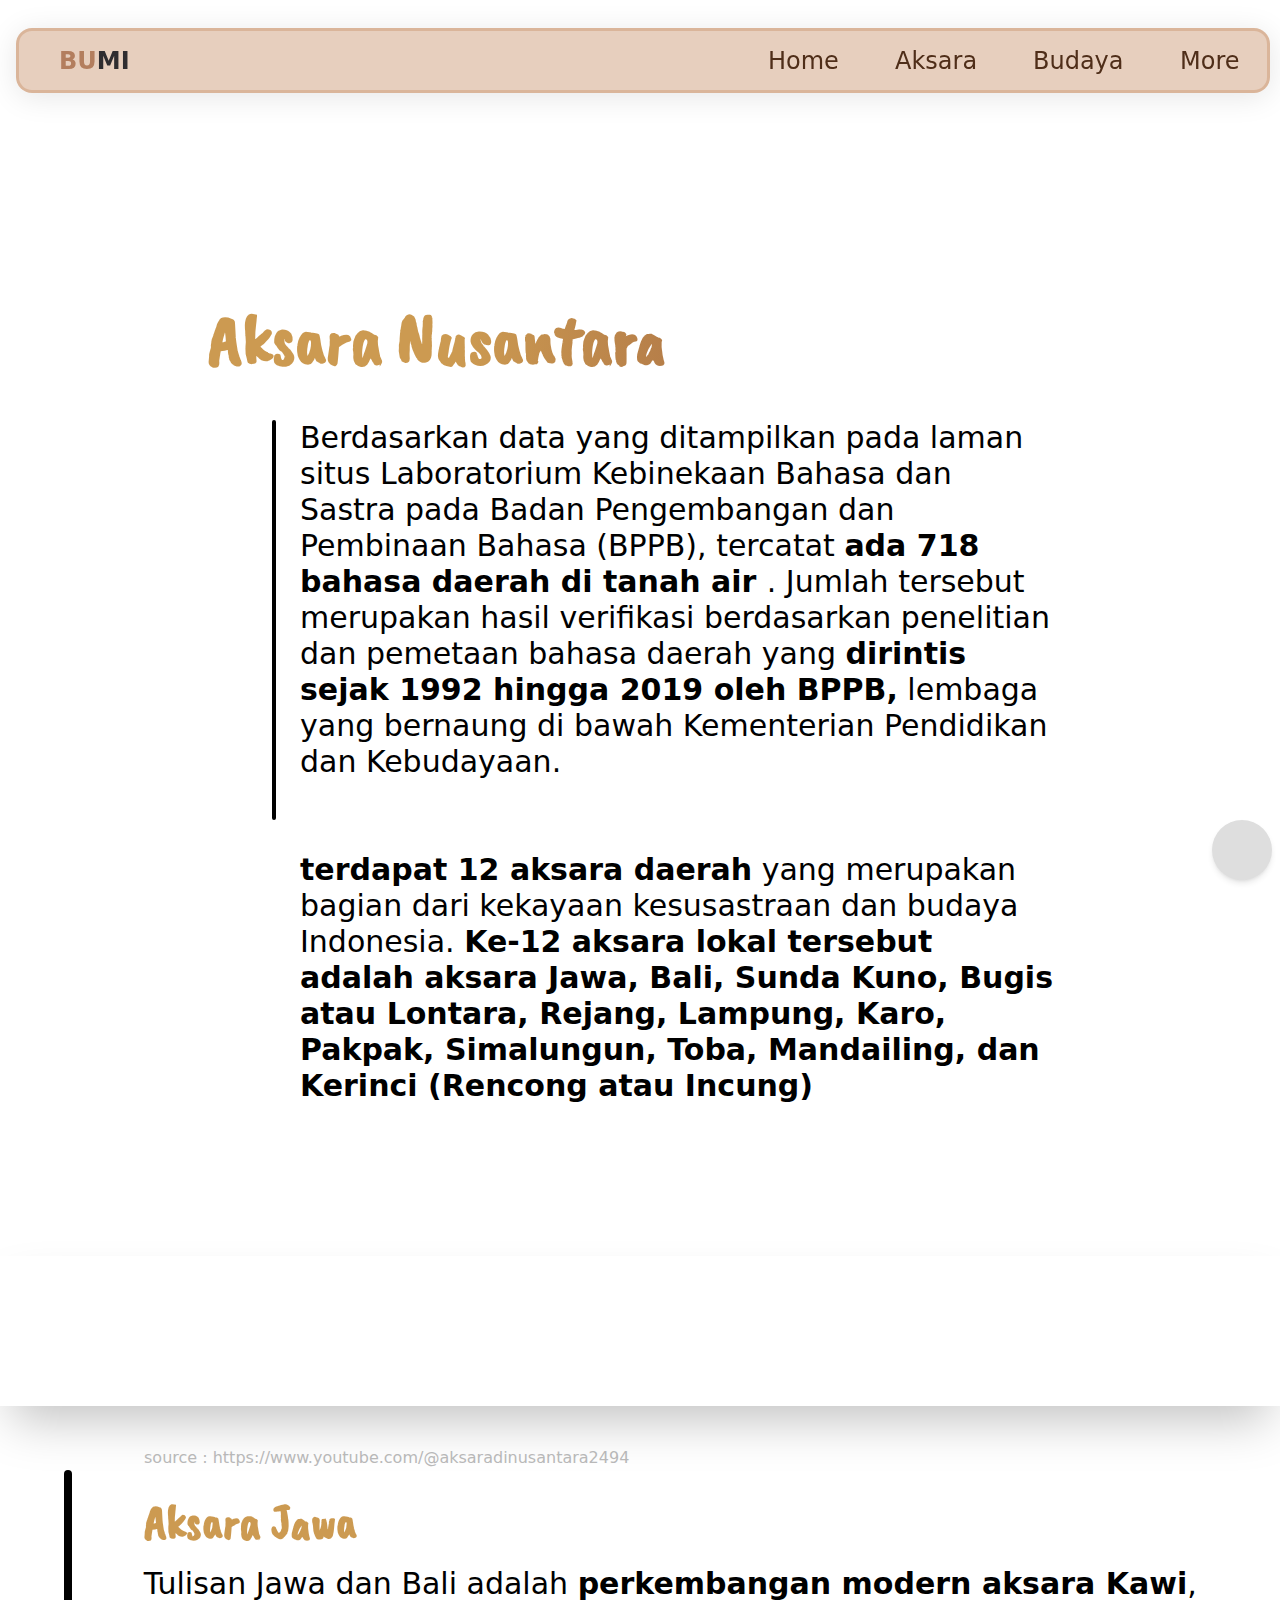
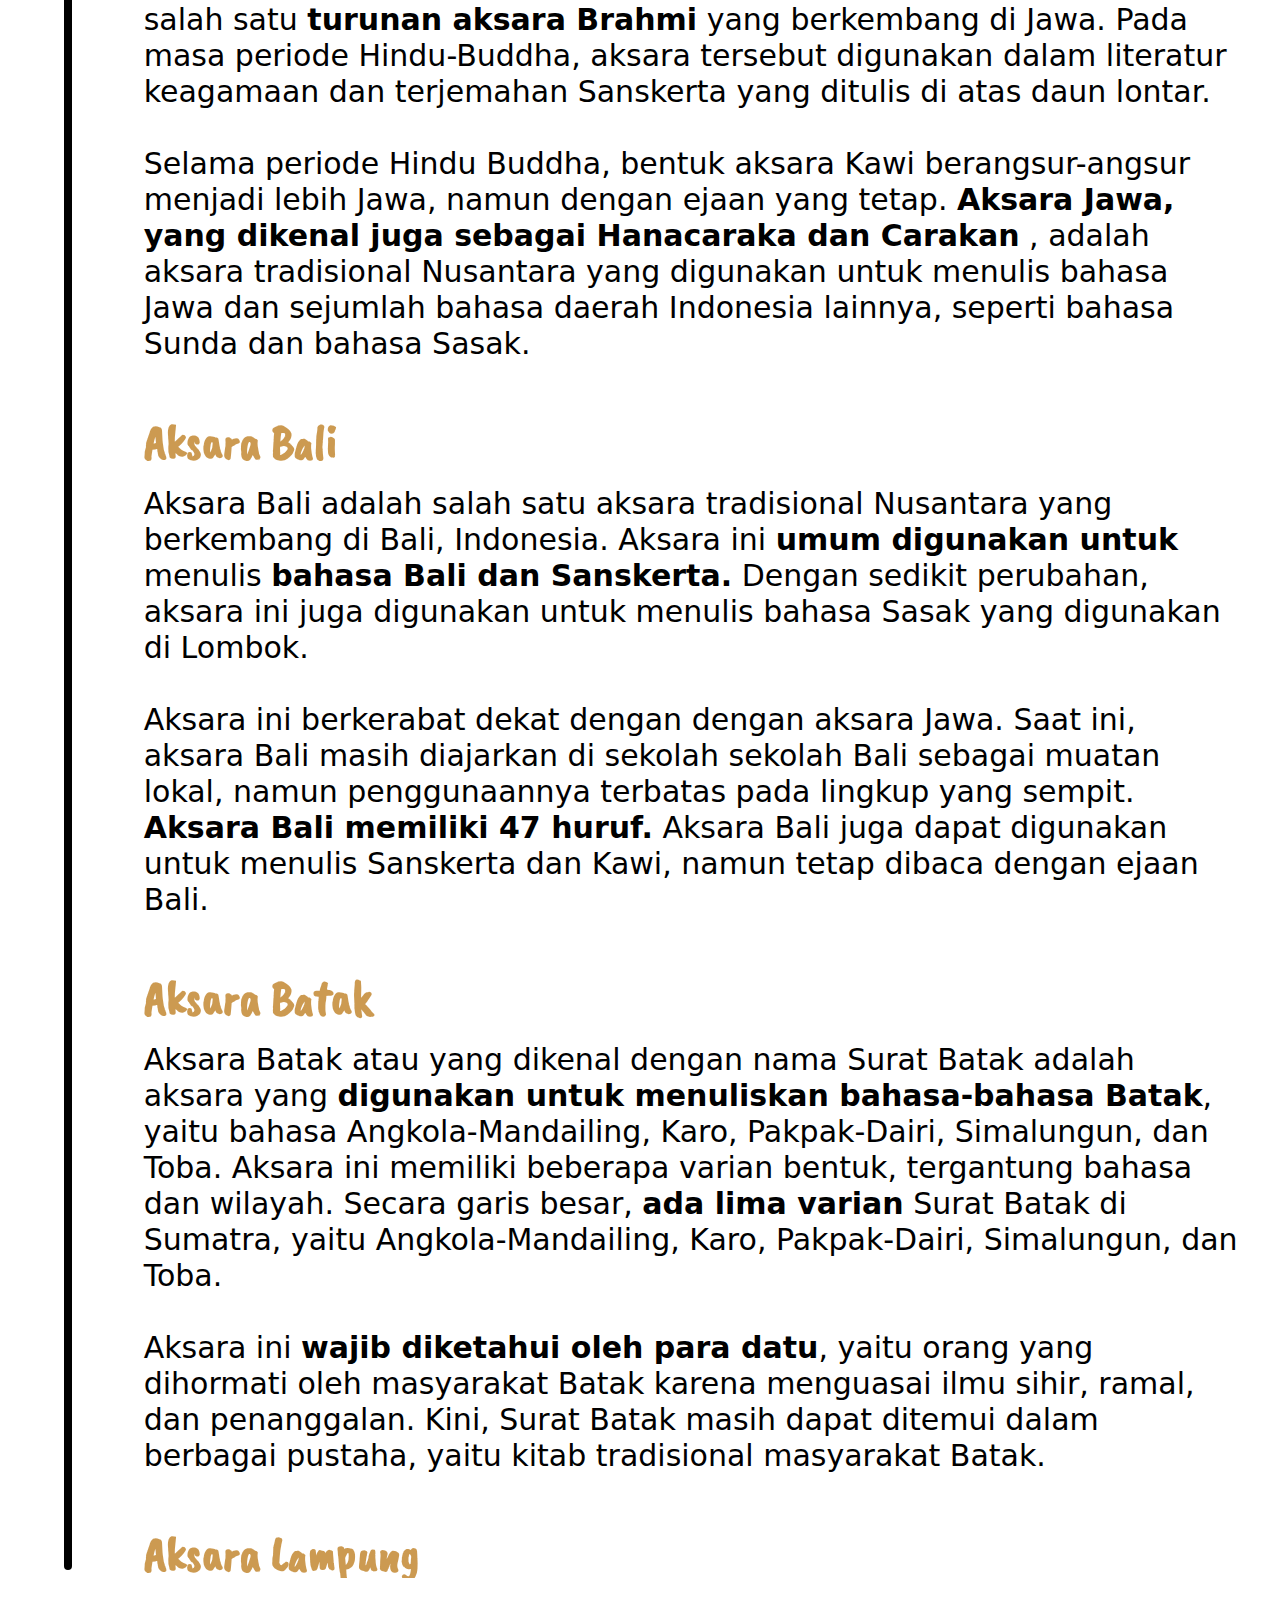
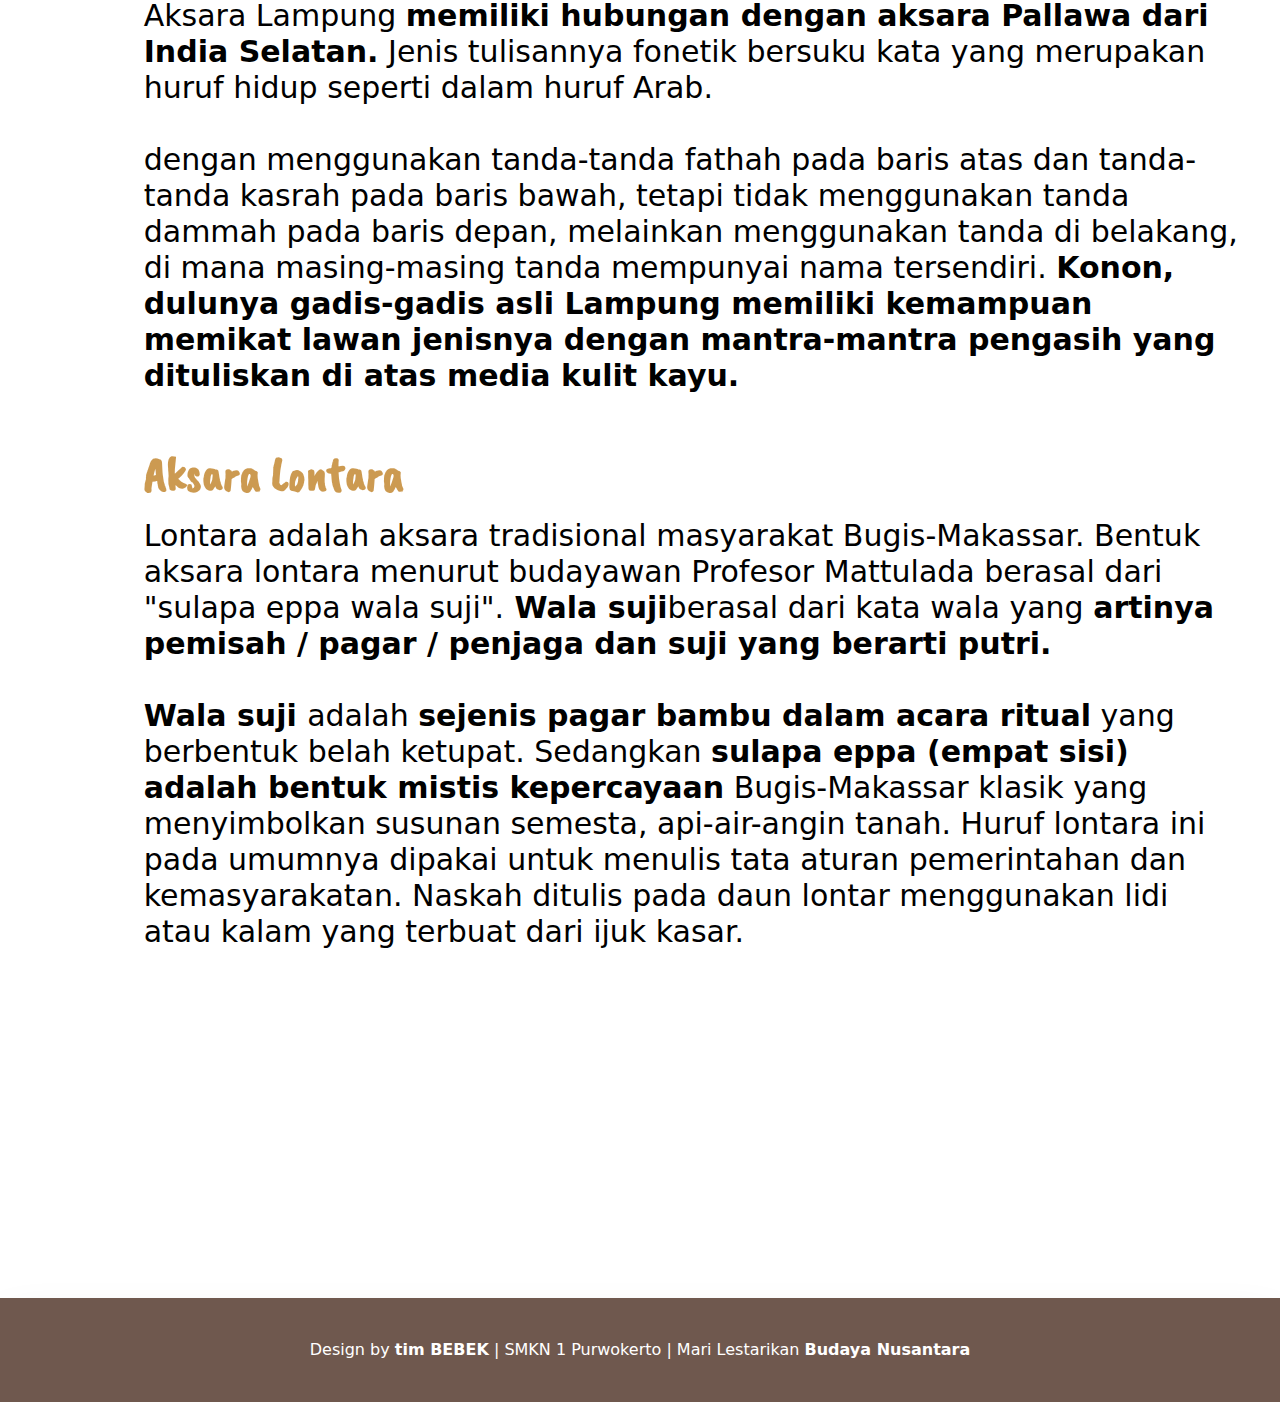
==== aksara.html @ 646c7278 "Add files via upload" ====
<!doctype html>
<html>

<head>
    <meta charset="UTF-8">
    <meta name="viewport" content="width=device-width, initial-scale=1.0">
    <title>Budaya Indonesia</title>
    <link href="src/output.css" rel="stylesheet">
    <link rel="stylesheet" href="src/animasi.css">
    <link rel="stylesheet" href="src/style.css">

    <link rel="icon" href="../asset/icon1.png" media="(prefers-color-scheme: light)">
    <link rel="icon" href="../asset/icon1.png" media="(prefers-color-scheme: dark)">
</head>

<body class="p-0 m-0 overflow-x-hidden ">

    <header id="first" class=" bg-no-repeat bg-center bg-cover pt-4 ">
        <!-- navbar -->
        <nav id='menu'
            class="slide-in-top nav-bg2 ml-4 px-10 h-[50px] md1:h-[60px] lg1:h-[65px] shadow-lg rounded-3xl lg1:text-2xl z-50 absolute  w-[92%] md1:w-[94%] lg1:w-[98%] mt-3  ">
            <input type='checkbox' id='responsive-menu' onclick='updatemenu()'><label></label>
            <ul>
                <li> <a href="index.html">
                        <div class="flex py-2 font-bold text-[#b37e5e] ml-7 lg1:ml-0">BU <span
                                class="text-[#2F2D30]">MI</span></div>
                    </a></li>
                <div class="lg1:absolute lg1:right-0 items-center">
                    <li><a class="px-7 lg1:text-[#4f2e19] text-white hover:scale-110 hover-nav py-2  duration-300 "
                            href='index.html'>Home</a></li>
                    <li><a class="px-7 lg1:text-[#4f2e19] text-white hover:scale-110 hover-nav py-2  duration-300 "
                            href='aksara.html'>Aksara</a></li>
                    <li><a class="px-7 lg1:text-[#4f2e19] text-white hover:scale-110 hover-nav py-2  duration-300 "
                            href='budaya.html'>Budaya</a></li>
                    <li><a class="px-7 lg1:text-[#4f2e19] text-white  hover-nav py-2 duration-300 " class='dropdown-arrow'
                            href='#'>More</a>
                        <ul class='sub-menus'>
                            <li><a class="pl-4" href='index.html'>Home</a></li>
                            <li><a class="pl-4" href='aksara.html'>Aksara</a></li>
                            <li><a class="pl-4" href='budaya.html'>Budaya</a></li>
                        </ul>
                    </li>
                </div>
            </ul>
        </nav>
        <!--  -->
    </header>




    <div class="px-10 lg1:px-20 xl1:px-40 grid lg1:grid-cols-2 mt-16 lg1:mt-44">
        <img class="lindungi fade-in-left" src="asset/aksara/1_0002_3.jpg" alt="">
        <img class="lindungi fade-in-right" src="asset/aksara/1_0000_1.jpg" alt="">
    </div>





    <!-- konten2 -->
    <div class="  md1:px-8 lg1:pl-16 xl1:pl-52 px-10  lg1:px-5 xl1:px-56 py-28 text-base md1:text-2xl lg1:text-3xl">
        <div class=" text-4xl lg1:text-7xl font-bold caveat fade-in-right text-gradasi1 ">
            Aksara Nusantara
        </div>
        <img class="absolute left-0  lg1:w-[700px] lindungi" src="asset/batik.png" alt="">
        <div class="flex pl-3 lg1:pl-4 xl1:pl-16 mt-11 fade-in-left">
            <div class="h-[400px] lg1:h-[400px] w-[35px]  mr-6 bg-[#000] rounded-3xl"></div>
            <div>
                Berdasarkan data yang ditampilkan pada laman situs Laboratorium Kebinekaan Bahasa dan Sastra pada Badan
                Pengembangan dan Pembinaan Bahasa (BPPB), tercatat <b>ada 718 bahasa daerah di
                    tanah
                    air
                </b>. Jumlah tersebut
                merupakan
                hasil verifikasi berdasarkan penelitian dan pemetaan bahasa daerah yang <b>dirintis
                    sejak 1992 hingga 2019
                    oleh
                    BPPB,</b> lembaga yang bernaung di bawah Kementerian Pendidikan dan Kebudayaan.
                <br><br><br>
                <b>terdapat 12 aksara daerah</b> yang merupakan bagian dari kekayaan
                kesusastraan dan budaya Indonesia. <b>Ke-12
                    aksara
                    lokal tersebut adalah aksara Jawa, Bali, Sunda Kuno, Bugis atau Lontara, Rejang, Lampung, Karo,
                    Pakpak,
                    Simalungun, Toba, Mandailing, dan Kerinci (Rencong atau Incung)</b>
            </div>
        </div>
    </div>


    <!-- video 1 | konten |  penting-->
    <video muted loop autoplay class="px-10 lg1:px-36 w-screen my-10 shadow-2xl">
        <source src="asset/video/aksara1.mp4" type="video/webm" />
        Browsermu tidak mendukung tag ini, upgrade donk!
    </video>
    <div class="pl-10 lg1:pl-36 text-[#b8b8b8]"> source : https://www.youtube.com/@aksaradinusantara2494</div>



    <div class="flex pl-3 lg1:pl-16">
        <div class="h-[1500px] lg1:h-[1700px] w-[45px] mr-6 bg-[#000] rounded-3xl fade-in-right"></div>
        <div>
            <!-- 1. jawa -->
            <div class="pl-5  lg1:pl-7 xl1:pl-12 px-10 py-7 text-base md1:text-2xl lg1:text-3xl">
                <div class="text-base md1:text-2xl lg1:text-3xl fade-in-left">
                    <div class="text-4xl lg1:text-5xl font-bold caveat mb-5 text-gradasi1">
                        Aksara Jawa
                    </div>
                    Tulisan Jawa dan Bali adalah <b>perkembangan modern aksara Kawi</b>, salah
                    satu <b>turunan aksara Brahmi</b> yang
                    berkembang
                    di Jawa. Pada masa periode Hindu-Buddha, aksara tersebut digunakan dalam literatur keagamaan dan
                    terjemahan
                    Sanskerta yang ditulis di atas daun lontar.
                    <br><br>
                    <span class="hidden lg1:block">
                        Selama periode Hindu Buddha, bentuk aksara Kawi
                        berangsur-angsur
                        menjadi lebih Jawa, namun dengan ejaan yang tetap. <b>Aksara Jawa, yang dikenal juga sebagai
                            Hanacaraka
                            dan
                            Carakan</b>
                        , adalah aksara tradisional Nusantara yang digunakan untuk menulis bahasa Jawa dan sejumlah
                        bahasa
                        daerah
                        Indonesia lainnya, seperti bahasa Sunda dan bahasa Sasak.
                    </span>
                </div>
            </div>

            <!-- 2. bali -->
            <div class="pl-5  lg1:pl-7 xl1:pl-12 px-10  py-7 text-base md1:text-2xl lg1:text-3xl">
                <div class="text-base md1:text-2xl lg1:text-3xl fade-in-left">
                    <div class="text-4xl lg1:text-5xl font-bold caveat  mb-5 text-gradasi1 ">
                        Aksara Bali
                    </div>
                    Aksara Bali adalah salah satu aksara tradisional Nusantara yang berkembang di Bali, Indonesia.
                    Aksara ini
                    <b>umum digunakan untuk</b> menulis <b>bahasa Bali dan
                        Sanskerta.</b> Dengan sedikit perubahan, aksara ini juga
                    digunakan
                    untuk menulis bahasa Sasak yang digunakan di Lombok.
                    <br><br>
                    <span class="hidden lg1:block">
                        Aksara ini berkerabat dekat dengan dengan
                        aksara Jawa.
                        Saat ini, aksara Bali masih diajarkan di sekolah sekolah Bali sebagai muatan lokal, namun
                        penggunaannya
                        terbatas pada lingkup yang sempit. <b>Aksara Bali memiliki 47 huruf.</b> Aksara Bali juga dapat
                        digunakan
                        untuk
                        menulis Sanskerta dan Kawi, namun tetap dibaca dengan ejaan Bali.
                    </span>
                </div>
            </div>


            <!-- 3. Batak -->
            <div class="pl-5  lg1:pl-7 xl1:pl-12 px-10  py-7 text-base md1:text-2xl lg1:text-3xl">
                <div class="text-base md1:text-2xl lg1:text-3xl fade-in-left">
                    <div class="text-4xl lg1:text-5xl font-bold caveat  mb-5 text-gradasi1">
                        Aksara Batak
                    </div>
                    Aksara Batak atau yang dikenal dengan nama Surat Batak adalah aksara yang <b>digunakan untuk
                        menuliskan
                        bahasa-bahasa Batak</b>, yaitu bahasa Angkola-Mandailing, Karo, Pakpak-Dairi, Simalungun, dan
                    Toba.
                    Aksara ini
                    memiliki beberapa varian bentuk, tergantung bahasa dan wilayah. Secara garis besar, <b>ada lima
                        varian</b>
                    Surat
                    Batak di Sumatra, yaitu Angkola-Mandailing, Karo, Pakpak-Dairi, Simalungun, dan Toba.
                    <br><br>
                    <span class="hidden lg1:block">
                        Aksara ini
                        <b>wajib
                            diketahui oleh para datu</b>, yaitu orang yang dihormati oleh masyarakat Batak karena
                        menguasai ilmu
                        sihir,
                        ramal, dan penanggalan. Kini, Surat Batak masih dapat ditemui dalam berbagai pustaha, yaitu
                        kitab
                        tradisional masyarakat Batak.
                    </span>
                </div>
                <img class="absolute left-0  lg1:w-[700px] lindungi" src="asset/batik.png" alt="">
            </div>


            <!-- 4. Lampung -->
            <div class="pl-5  lg1:pl-7 xl1:pl-12 px-10  py-7 text-base md1:text-2xl lg1:text-3xl">
                <div class="text-base md1:text-2xl lg1:text-3xl fade-in-left">
                    <div class="text-4xl lg1:text-5xl font-bold caveat  mb-5 text-gradasi1">
                        Aksara Lampung
                    </div>
                    Aksara Lampung <b>memiliki hubungan dengan aksara Pallawa dari India
                        Selatan.</b> Jenis tulisannya fonetik
                    bersuku
                    kata yang merupakan huruf hidup seperti dalam huruf Arab.
                    <br><br>
                    <span class="hidden lg1:block">
                        dengan menggunakan tanda-tanda fathah pada
                        baris
                        atas dan tanda-tanda kasrah pada baris bawah, tetapi tidak menggunakan tanda dammah pada baris
                        depan,
                        melainkan menggunakan tanda di belakang, di mana masing-masing tanda mempunyai nama tersendiri.
                        <b>Konon,
                            dulunya gadis-gadis asli Lampung memiliki kemampuan memikat lawan jenisnya dengan
                            mantra-mantra
                            pengasih
                            yang dituliskan di atas media kulit kayu.
                        </b>
                    </span>
                </div>
            </div>

            <!-- 5. Lontara -->
            <div class="pl-5  lg1:pl-7 xl1:pl-12 px-10  py-7 text-base md1:text-2xl lg1:text-3xl">
                <div class="text-base md1:text-2xl lg1:text-3xl fade-in-left">
                    <div class="text-4xl lg1:text-5xl font-bold caveat mb-5 text-gradasi1">
                        Aksara Lontara
                    </div>
                    Lontara adalah aksara tradisional masyarakat Bugis-Makassar. Bentuk aksara lontara menurut budayawan
                    Profesor Mattulada berasal dari "sulapa eppa wala suji".<b> Wala suji</b>berasal dari kata wala yang
                    <b>artinya pemisah / pagar / penjaga dan suji yang berarti putri.</b>
                    <br><br>
                    <span class="hidden lg1:block">
                        <b> Wala suji </b> adalah <b>sejenis pagar bambu dalam acara
                            ritual</b>
                        yang berbentuk belah ketupat. Sedangkan <b> sulapa eppa (empat sisi) adalah bentuk mistis
                            kepercayaan</b>
                        Bugis-Makassar klasik yang menyimbolkan susunan semesta, api-air-angin tanah. Huruf lontara ini
                        pada
                        umumnya
                        dipakai untuk menulis tata aturan pemerintahan dan kemasyarakatan. Naskah ditulis pada daun
                        lontar
                        menggunakan lidi atau kalam yang terbuat dari ijuk kasar.
                    </span>
                </div>
            </div>
        </div>
    </div>


    <a href="#first">
        <div
            class="rounded-full shadow-md fixed  bg-[#dedede] scroll-smooth hover:scale-105 duration-200 hover:bg-[#a5a5a5] mr-2 mb-5 bottom-0 lg1:w-[60px] lg1:h-[60px] lg1:p-5 w-[50px]  h-[50px] p-4 right-0">
            <img src="asset/top.png" alt="">
        </div>
    </a>

    <footer class="shadow-2xl w-screen text-center  bg-[#6F584E] mt-80 py-10 text-[#fff]  ">
        Design by <b>tim BEBEK</b> | SMKN 1 Purwokerto | Mari Lestarikan <b>Budaya Nusantara</b>
    </footer>

</body>
<script src="script.js"></script>

</html>
---- src/output.css ----
/*
! tailwindcss v3.3.3 | MIT License | https://tailwindcss.com
*/

/*
1. Prevent padding and border from affecting element width. (https://github.com/mozdevs/cssremedy/issues/4)
2. Allow adding a border to an element by just adding a border-width. (https://github.com/tailwindcss/tailwindcss/pull/116)
*/

*,
::before,
::after {
  box-sizing: border-box;
  /* 1 */
  border-width: 0;
  /* 2 */
  border-style: solid;
  /* 2 */
  border-color: #e5e7eb;
  /* 2 */
}

::before,
::after {
  --tw-content: '';
}

/*
1. Use a consistent sensible line-height in all browsers.
2. Prevent adjustments of font size after orientation changes in iOS.
3. Use a more readable tab size.
4. Use the user's configured `sans` font-family by default.
5. Use the user's configured `sans` font-feature-settings by default.
6. Use the user's configured `sans` font-variation-settings by default.
*/

html {
  line-height: 1.5;
  /* 1 */
  -webkit-text-size-adjust: 100%;
  /* 2 */
  -moz-tab-size: 4;
  /* 3 */
  -o-tab-size: 4;
     tab-size: 4;
  /* 3 */
  font-family: ui-sans-serif, system-ui, -apple-system, BlinkMacSystemFont, "Segoe UI", Roboto, "Helvetica Neue", Arial, "Noto Sans", sans-serif, "Apple Color Emoji", "Segoe UI Emoji", "Segoe UI Symbol", "Noto Color Emoji";
  /* 4 */
  font-feature-settings: normal;
  /* 5 */
  font-variation-settings: normal;
  /* 6 */
}

/*
1. Remove the margin in all browsers.
2. Inherit line-height from `html` so users can set them as a class directly on the `html` element.
*/

body {
  margin: 0;
  /* 1 */
  line-height: inherit;
  /* 2 */
}

/*
1. Add the correct height in Firefox.
2. Correct the inheritance of border color in Firefox. (https://bugzilla.mozilla.org/show_bug.cgi?id=190655)
3. Ensure horizontal rules are visible by default.
*/

hr {
  height: 0;
  /* 1 */
  color: inherit;
  /* 2 */
  border-top-width: 1px;
  /* 3 */
}

/*
Add the correct text decoration in Chrome, Edge, and Safari.
*/

abbr:where([title]) {
  -webkit-text-decoration: underline dotted;
          text-decoration: underline dotted;
}

/*
Remove the default font size and weight for headings.
*/

h1,
h2,
h3,
h4,
h5,
h6 {
  font-size: inherit;
  font-weight: inherit;
}

/*
Reset links to optimize for opt-in styling instead of opt-out.
*/

a {
  color: inherit;
  text-decoration: inherit;
}

/*
Add the correct font weight in Edge and Safari.
*/

b,
strong {
  font-weight: bolder;
}

/*
1. Use the user's configured `mono` font family by default.
2. Correct the odd `em` font sizing in all browsers.
*/

code,
kbd,
samp,
pre {
  font-family: ui-monospace, SFMono-Regular, Menlo, Monaco, Consolas, "Liberation Mono", "Courier New", monospace;
  /* 1 */
  font-size: 1em;
  /* 2 */
}

/*
Add the correct font size in all browsers.
*/

small {
  font-size: 80%;
}

/*
Prevent `sub` and `sup` elements from affecting the line height in all browsers.
*/

sub,
sup {
  font-size: 75%;
  line-height: 0;
  position: relative;
  vertical-align: baseline;
}

sub {
  bottom: -0.25em;
}

sup {
  top: -0.5em;
}

/*
1. Remove text indentation from table contents in Chrome and Safari. (https://bugs.chromium.org/p/chromium/issues/detail?id=999088, https://bugs.webkit.org/show_bug.cgi?id=201297)
2. Correct table border color inheritance in all Chrome and Safari. (https://bugs.chromium.org/p/chromium/issues/detail?id=935729, https://bugs.webkit.org/show_bug.cgi?id=195016)
3. Remove gaps between table borders by default.
*/

table {
  text-indent: 0;
  /* 1 */
  border-color: inherit;
  /* 2 */
  border-collapse: collapse;
  /* 3 */
}

/*
1. Change the font styles in all browsers.
2. Remove the margin in Firefox and Safari.
3. Remove default padding in all browsers.
*/

button,
input,
optgroup,
select,
textarea {
  font-family: inherit;
  /* 1 */
  font-feature-settings: inherit;
  /* 1 */
  font-variation-settings: inherit;
  /* 1 */
  font-size: 100%;
  /* 1 */
  font-weight: inherit;
  /* 1 */
  line-height: inherit;
  /* 1 */
  color: inherit;
  /* 1 */
  margin: 0;
  /* 2 */
  padding: 0;
  /* 3 */
}

/*
Remove the inheritance of text transform in Edge and Firefox.
*/

button,
select {
  text-transform: none;
}

/*
1. Correct the inability to style clickable types in iOS and Safari.
2. Remove default button styles.
*/

button,
[type='button'],
[type='reset'],
[type='submit'] {
  -webkit-appearance: button;
  /* 1 */
  background-color: transparent;
  /* 2 */
  background-image: none;
  /* 2 */
}

/*
Use the modern Firefox focus style for all focusable elements.
*/

:-moz-focusring {
  outline: auto;
}

/*
Remove the additional `:invalid` styles in Firefox. (https://github.com/mozilla/gecko-dev/blob/2f9eacd9d3d995c937b4251a5557d95d494c9be1/layout/style/res/forms.css#L728-L737)
*/

:-moz-ui-invalid {
  box-shadow: none;
}

/*
Add the correct vertical alignment in Chrome and Firefox.
*/

progress {
  vertical-align: baseline;
}

/*
Correct the cursor style of increment and decrement buttons in Safari.
*/

::-webkit-inner-spin-button,
::-webkit-outer-spin-button {
  height: auto;
}

/*
1. Correct the odd appearance in Chrome and Safari.
2. Correct the outline style in Safari.
*/

[type='search'] {
  -webkit-appearance: textfield;
  /* 1 */
  outline-offset: -2px;
  /* 2 */
}

/*
Remove the inner padding in Chrome and Safari on macOS.
*/

::-webkit-search-decoration {
  -webkit-appearance: none;
}

/*
1. Correct the inability to style clickable types in iOS and Safari.
2. Change font properties to `inherit` in Safari.
*/

::-webkit-file-upload-button {
  -webkit-appearance: button;
  /* 1 */
  font: inherit;
  /* 2 */
}

/*
Add the correct display in Chrome and Safari.
*/

summary {
  display: list-item;
}

/*
Removes the default spacing and border for appropriate elements.
*/

blockquote,
dl,
dd,
h1,
h2,
h3,
h4,
h5,
h6,
hr,
figure,
p,
pre {
  margin: 0;
}

fieldset {
  margin: 0;
  padding: 0;
}

legend {
  padding: 0;
}

ol,
ul,
menu {
  list-style: none;
  margin: 0;
  padding: 0;
}

/*
Reset default styling for dialogs.
*/

dialog {
  padding: 0;
}

/*
Prevent resizing textareas horizontally by default.
*/

textarea {
  resize: vertical;
}

/*
1. Reset the default placeholder opacity in Firefox. (https://github.com/tailwindlabs/tailwindcss/issues/3300)
2. Set the default placeholder color to the user's configured gray 400 color.
*/

input::-moz-placeholder, textarea::-moz-placeholder {
  opacity: 1;
  /* 1 */
  color: #9ca3af;
  /* 2 */
}

input::placeholder,
textarea::placeholder {
  opacity: 1;
  /* 1 */
  color: #9ca3af;
  /* 2 */
}

/*
Set the default cursor for buttons.
*/

button,
[role="button"] {
  cursor: pointer;
}

/*
Make sure disabled buttons don't get the pointer cursor.
*/

:disabled {
  cursor: default;
}

/*
1. Make replaced elements `display: block` by default. (https://github.com/mozdevs/cssremedy/issues/14)
2. Add `vertical-align: middle` to align replaced elements more sensibly by default. (https://github.com/jensimmons/cssremedy/issues/14#issuecomment-634934210)
   This can trigger a poorly considered lint error in some tools but is included by design.
*/

img,
svg,
video,
canvas,
audio,
iframe,
embed,
object {
  display: block;
  /* 1 */
  vertical-align: middle;
  /* 2 */
}

/*
Constrain images and videos to the parent width and preserve their intrinsic aspect ratio. (https://github.com/mozdevs/cssremedy/issues/14)
*/

img,
video {
  max-width: 100%;
  height: auto;
}

/* Make elements with the HTML hidden attribute stay hidden by default */

[hidden] {
  display: none;
}

*, ::before, ::after {
  --tw-border-spacing-x: 0;
  --tw-border-spacing-y: 0;
  --tw-translate-x: 0;
  --tw-translate-y: 0;
  --tw-rotate: 0;
  --tw-skew-x: 0;
  --tw-skew-y: 0;
  --tw-scale-x: 1;
  --tw-scale-y: 1;
  --tw-pan-x:  ;
  --tw-pan-y:  ;
  --tw-pinch-zoom:  ;
  --tw-scroll-snap-strictness: proximity;
  --tw-gradient-from-position:  ;
  --tw-gradient-via-position:  ;
  --tw-gradient-to-position:  ;
  --tw-ordinal:  ;
  --tw-slashed-zero:  ;
  --tw-numeric-figure:  ;
  --tw-numeric-spacing:  ;
  --tw-numeric-fraction:  ;
  --tw-ring-inset:  ;
  --tw-ring-offset-width: 0px;
  --tw-ring-offset-color: #fff;
  --tw-ring-color: rgb(59 130 246 / 0.5);
  --tw-ring-offset-shadow: 0 0 #0000;
  --tw-ring-shadow: 0 0 #0000;
  --tw-shadow: 0 0 #0000;
  --tw-shadow-colored: 0 0 #0000;
  --tw-blur:  ;
  --tw-brightness:  ;
  --tw-contrast:  ;
  --tw-grayscale:  ;
  --tw-hue-rotate:  ;
  --tw-invert:  ;
  --tw-saturate:  ;
  --tw-sepia:  ;
  --tw-drop-shadow:  ;
  --tw-backdrop-blur:  ;
  --tw-backdrop-brightness:  ;
  --tw-backdrop-contrast:  ;
  --tw-backdrop-grayscale:  ;
  --tw-backdrop-hue-rotate:  ;
  --tw-backdrop-invert:  ;
  --tw-backdrop-opacity:  ;
  --tw-backdrop-saturate:  ;
  --tw-backdrop-sepia:  ;
}

::backdrop {
  --tw-border-spacing-x: 0;
  --tw-border-spacing-y: 0;
  --tw-translate-x: 0;
  --tw-translate-y: 0;
  --tw-rotate: 0;
  --tw-skew-x: 0;
  --tw-skew-y: 0;
  --tw-scale-x: 1;
  --tw-scale-y: 1;
  --tw-pan-x:  ;
  --tw-pan-y:  ;
  --tw-pinch-zoom:  ;
  --tw-scroll-snap-strictness: proximity;
  --tw-gradient-from-position:  ;
  --tw-gradient-via-position:  ;
  --tw-gradient-to-position:  ;
  --tw-ordinal:  ;
  --tw-slashed-zero:  ;
  --tw-numeric-figure:  ;
  --tw-numeric-spacing:  ;
  --tw-numeric-fraction:  ;
  --tw-ring-inset:  ;
  --tw-ring-offset-width: 0px;
  --tw-ring-offset-color: #fff;
  --tw-ring-color: rgb(59 130 246 / 0.5);
  --tw-ring-offset-shadow: 0 0 #0000;
  --tw-ring-shadow: 0 0 #0000;
  --tw-shadow: 0 0 #0000;
  --tw-shadow-colored: 0 0 #0000;
  --tw-blur:  ;
  --tw-brightness:  ;
  --tw-contrast:  ;
  --tw-grayscale:  ;
  --tw-hue-rotate:  ;
  --tw-invert:  ;
  --tw-saturate:  ;
  --tw-sepia:  ;
  --tw-drop-shadow:  ;
  --tw-backdrop-blur:  ;
  --tw-backdrop-brightness:  ;
  --tw-backdrop-contrast:  ;
  --tw-backdrop-grayscale:  ;
  --tw-backdrop-hue-rotate:  ;
  --tw-backdrop-invert:  ;
  --tw-backdrop-opacity:  ;
  --tw-backdrop-saturate:  ;
  --tw-backdrop-sepia:  ;
}

.fixed {
  position: fixed;
}

.absolute {
  position: absolute;
}

.relative {
  position: relative;
}

.-inset-px {
  inset: -1px;
}

.bottom-0 {
  bottom: 0px;
}

.bottom-\[44rem\] {
  bottom: 44rem;
}

.left-0 {
  left: 0px;
}

.left-\[84rem\] {
  left: 84rem;
}

.right-0 {
  right: 0px;
}

.right-\[7rem\] {
  right: 7rem;
}

.right-\[9rem\] {
  right: 9rem;
}

.top-0 {
  top: 0px;
}

.-z-20 {
  z-index: -20;
}

.-z-40 {
  z-index: -40;
}

.z-0 {
  z-index: 0;
}

.z-30 {
  z-index: 30;
}

.z-50 {
  z-index: 50;
}

.m-0 {
  margin: 0px;
}

.m-auto {
  margin: auto;
}

.mx-10 {
  margin-left: 2.5rem;
  margin-right: 2.5rem;
}

.mx-2 {
  margin-left: 0.5rem;
  margin-right: 0.5rem;
}

.mx-20 {
  margin-left: 5rem;
  margin-right: 5rem;
}

.my-10 {
  margin-top: 2.5rem;
  margin-bottom: 2.5rem;
}

.my-4 {
  margin-top: 1rem;
  margin-bottom: 1rem;
}

.my-5 {
  margin-top: 1.25rem;
  margin-bottom: 1.25rem;
}

.mb-5 {
  margin-bottom: 1.25rem;
}

.ml-10 {
  margin-left: 2.5rem;
}

.ml-3 {
  margin-left: 0.75rem;
}

.ml-4 {
  margin-left: 1rem;
}

.ml-6 {
  margin-left: 1.5rem;
}

.ml-7 {
  margin-left: 1.75rem;
}

.mr-10 {
  margin-right: 2.5rem;
}

.mr-2 {
  margin-right: 0.5rem;
}

.mr-6 {
  margin-right: 1.5rem;
}

.mt-10 {
  margin-top: 2.5rem;
}

.mt-11 {
  margin-top: 2.75rem;
}

.mt-16 {
  margin-top: 4rem;
}

.mt-20 {
  margin-top: 5rem;
}

.mt-3 {
  margin-top: 0.75rem;
}

.mt-4 {
  margin-top: 1rem;
}

.mt-5 {
  margin-top: 1.25rem;
}

.mt-7 {
  margin-top: 1.75rem;
}

.mt-8 {
  margin-top: 2rem;
}

.mt-80 {
  margin-top: 20rem;
}

.mt-\[170px\] {
  margin-top: 170px;
}

.mt-\[400px\] {
  margin-top: 400px;
}

.mt-\[700px\] {
  margin-top: 700px;
}

.block {
  display: block;
}

.flex {
  display: flex;
}

.inline-flex {
  display: inline-flex;
}

.grid {
  display: grid;
}

.hidden {
  display: none;
}

.h-\[10px\] {
  height: 10px;
}

.h-\[1500px\] {
  height: 1500px;
}

.h-\[200px\] {
  height: 200px;
}

.h-\[30px\] {
  height: 30px;
}

.h-\[35\%\] {
  height: 35%;
}

.h-\[35px\] {
  height: 35px;
}

.h-\[40\%\] {
  height: 40%;
}

.h-\[400px\] {
  height: 400px;
}

.h-\[45\%\] {
  height: 45%;
}

.h-\[45px\] {
  height: 45px;
}

.h-\[50px\] {
  height: 50px;
}

.h-\[60px\] {
  height: 60px;
}

.h-screen {
  height: 100vh;
}

.w-\[100\%\] {
  width: 100%;
}

.w-\[200px\] {
  width: 200px;
}

.w-\[300px\] {
  width: 300px;
}

.w-\[30px\] {
  width: 30px;
}

.w-\[35px\] {
  width: 35px;
}

.w-\[400px\] {
  width: 400px;
}

.w-\[45px\] {
  width: 45px;
}

.w-\[50px\] {
  width: 50px;
}

.w-\[5px\] {
  width: 5px;
}

.w-\[700px\] {
  width: 700px;
}

.w-\[85\%\] {
  width: 85%;
}

.w-\[90\%\] {
  width: 90%;
}

.w-\[92\%\] {
  width: 92%;
}

.w-screen {
  width: 100vw;
}

.items-center {
  align-items: center;
}

.justify-center {
  justify-content: center;
}

.overflow-x-hidden {
  overflow-x: hidden;
}

.scroll-smooth {
  scroll-behavior: smooth;
}

.rounded-3xl {
  border-radius: 1.5rem;
}

.rounded-full {
  border-radius: 9999px;
}

.rounded-xl {
  border-radius: 0.75rem;
}

.border-2 {
  border-width: 2px;
}

.border-transparent {
  border-color: transparent;
}

.border-white {
  --tw-border-opacity: 1;
  border-color: rgb(255 255 255 / var(--tw-border-opacity));
}

.bg-\[\#000\] {
  --tw-bg-opacity: 1;
  background-color: rgb(0 0 0 / var(--tw-bg-opacity));
}

.bg-\[\#231D18\] {
  --tw-bg-opacity: 1;
  background-color: rgb(35 29 24 / var(--tw-bg-opacity));
}

.bg-\[\#341b14\] {
  --tw-bg-opacity: 1;
  background-color: rgb(52 27 20 / var(--tw-bg-opacity));
}

.bg-\[\#6F584E\] {
  --tw-bg-opacity: 1;
  background-color: rgb(111 88 78 / var(--tw-bg-opacity));
}

.bg-\[\#dedede\] {
  --tw-bg-opacity: 1;
  background-color: rgb(222 222 222 / var(--tw-bg-opacity));
}

.bg-\[\#ffff\] {
  background-color: #ffff;
}

.bg-white {
  --tw-bg-opacity: 1;
  background-color: rgb(255 255 255 / var(--tw-bg-opacity));
}

.bg-\[url\(\.\.\/asset\/bg-ori\.png\)\] {
  background-image: url(../asset/bg-ori.png);
}

.bg-\[url\(\.\.\/asset\/bg1\.png\)\] {
  background-image: url(../asset/bg1.png);
}

.bg-\[url\(\.\.\/asset\/burung\.gif\)\] {
  background-image: url(../asset/burung.gif);
}

.bg-\[url\(\.\.\/asset\/depan1\.png\)\] {
  background-image: url(../asset/depan1.png);
}

.bg-\[url\(\.\.\/asset\/depan2\.png\)\] {
  background-image: url(../asset/depan2.png);
}

.bg-\[url\(\.\.\/asset\/depan3\.png\)\] {
  background-image: url(../asset/depan3.png);
}

.bg-gradient-to-r {
  background-image: linear-gradient(to right, var(--tw-gradient-stops));
}

.from-\[\#d7c471\] {
  --tw-gradient-from: #d7c471 var(--tw-gradient-from-position);
  --tw-gradient-to: rgb(215 196 113 / 0) var(--tw-gradient-to-position);
  --tw-gradient-stops: var(--tw-gradient-from), var(--tw-gradient-to);
}

.to-\[\#e79146\] {
  --tw-gradient-to: #e79146 var(--tw-gradient-to-position);
}

.bg-cover {
  background-size: cover;
}

.bg-center {
  background-position: center;
}

.bg-left {
  background-position: left;
}

.bg-top {
  background-position: top;
}

.bg-no-repeat {
  background-repeat: no-repeat;
}

.object-cover {
  -o-object-fit: cover;
     object-fit: cover;
}

.p-0 {
  padding: 0px;
}

.p-4 {
  padding: 1rem;
}

.px-0 {
  padding-left: 0px;
  padding-right: 0px;
}

.px-10 {
  padding-left: 2.5rem;
  padding-right: 2.5rem;
}

.px-3 {
  padding-left: 0.75rem;
  padding-right: 0.75rem;
}

.px-32 {
  padding-left: 8rem;
  padding-right: 8rem;
}

.px-5 {
  padding-left: 1.25rem;
  padding-right: 1.25rem;
}

.px-7 {
  padding-left: 1.75rem;
  padding-right: 1.75rem;
}

.py-1 {
  padding-top: 0.25rem;
  padding-bottom: 0.25rem;
}

.py-10 {
  padding-top: 2.5rem;
  padding-bottom: 2.5rem;
}

.py-2 {
  padding-top: 0.5rem;
  padding-bottom: 0.5rem;
}

.py-28 {
  padding-top: 7rem;
  padding-bottom: 7rem;
}

.py-3 {
  padding-top: 0.75rem;
  padding-bottom: 0.75rem;
}

.py-4 {
  padding-top: 1rem;
  padding-bottom: 1rem;
}

.py-7 {
  padding-top: 1.75rem;
  padding-bottom: 1.75rem;
}

.pb-72 {
  padding-bottom: 18rem;
}

.pl-10 {
  padding-left: 2.5rem;
}

.pl-3 {
  padding-left: 0.75rem;
}

.pl-4 {
  padding-left: 1rem;
}

.pl-5 {
  padding-left: 1.25rem;
}

.pt-10 {
  padding-top: 2.5rem;
}

.pt-20 {
  padding-top: 5rem;
}

.pt-24 {
  padding-top: 6rem;
}

.pt-4 {
  padding-top: 1rem;
}

.pt-44 {
  padding-top: 11rem;
}

.text-left {
  text-align: left;
}

.text-center {
  text-align: center;
}

.text-2xl {
  font-size: 1.5rem;
  line-height: 2rem;
}

.text-3xl {
  font-size: 1.875rem;
  line-height: 2.25rem;
}

.text-4xl {
  font-size: 2.25rem;
  line-height: 2.5rem;
}

.text-base {
  font-size: 1rem;
  line-height: 1.5rem;
}

.text-lg {
  font-size: 1.125rem;
  line-height: 1.75rem;
}

.text-xl {
  font-size: 1.25rem;
  line-height: 1.75rem;
}

.font-bold {
  font-weight: 700;
}

.text-\[\#2F2D30\] {
  --tw-text-opacity: 1;
  color: rgb(47 45 48 / var(--tw-text-opacity));
}

.text-\[\#6F584E\] {
  --tw-text-opacity: 1;
  color: rgb(111 88 78 / var(--tw-text-opacity));
}

.text-\[\#B3B3B3\] {
  --tw-text-opacity: 1;
  color: rgb(179 179 179 / var(--tw-text-opacity));
}

.text-\[\#DB9B00\] {
  --tw-text-opacity: 1;
  color: rgb(219 155 0 / var(--tw-text-opacity));
}

.text-\[\#FFD7A1\] {
  --tw-text-opacity: 1;
  color: rgb(255 215 161 / var(--tw-text-opacity));
}

.text-\[\#b37e5e\] {
  --tw-text-opacity: 1;
  color: rgb(179 126 94 / var(--tw-text-opacity));
}

.text-\[\#b8b8b80d\] {
  color: #b8b8b80d;
}

.text-\[\#b8b8b8\] {
  --tw-text-opacity: 1;
  color: rgb(184 184 184 / var(--tw-text-opacity));
}

.text-\[\#fff\] {
  --tw-text-opacity: 1;
  color: rgb(255 255 255 / var(--tw-text-opacity));
}

.text-black {
  --tw-text-opacity: 1;
  color: rgb(0 0 0 / var(--tw-text-opacity));
}

.text-white {
  --tw-text-opacity: 1;
  color: rgb(255 255 255 / var(--tw-text-opacity));
}

.opacity-20 {
  opacity: 0.2;
}

.opacity-50 {
  opacity: 0.5;
}

.opacity-70 {
  opacity: 0.7;
}

.shadow-2xl {
  --tw-shadow: 0 25px 50px -12px rgb(0 0 0 / 0.25);
  --tw-shadow-colored: 0 25px 50px -12px var(--tw-shadow-color);
  box-shadow: var(--tw-ring-offset-shadow, 0 0 #0000), var(--tw-ring-shadow, 0 0 #0000), var(--tw-shadow);
}

.shadow-lg {
  --tw-shadow: 0 10px 15px -3px rgb(0 0 0 / 0.1), 0 4px 6px -4px rgb(0 0 0 / 0.1);
  --tw-shadow-colored: 0 10px 15px -3px var(--tw-shadow-color), 0 4px 6px -4px var(--tw-shadow-color);
  box-shadow: var(--tw-ring-offset-shadow, 0 0 #0000), var(--tw-ring-shadow, 0 0 #0000), var(--tw-shadow);
}

.shadow-md {
  --tw-shadow: 0 4px 6px -1px rgb(0 0 0 / 0.1), 0 2px 4px -2px rgb(0 0 0 / 0.1);
  --tw-shadow-colored: 0 4px 6px -1px var(--tw-shadow-color), 0 2px 4px -2px var(--tw-shadow-color);
  box-shadow: var(--tw-ring-offset-shadow, 0 0 #0000), var(--tw-ring-shadow, 0 0 #0000), var(--tw-shadow);
}

.blur {
  --tw-blur: blur(8px);
  filter: var(--tw-blur) var(--tw-brightness) var(--tw-contrast) var(--tw-grayscale) var(--tw-hue-rotate) var(--tw-invert) var(--tw-saturate) var(--tw-sepia) var(--tw-drop-shadow);
}

.blur-lg {
  --tw-blur: blur(16px);
  filter: var(--tw-blur) var(--tw-brightness) var(--tw-contrast) var(--tw-grayscale) var(--tw-hue-rotate) var(--tw-invert) var(--tw-saturate) var(--tw-sepia) var(--tw-drop-shadow);
}

.transition-all {
  transition-property: all;
  transition-timing-function: cubic-bezier(0.4, 0, 0.2, 1);
  transition-duration: 150ms;
}

.duration-1000 {
  transition-duration: 1000ms;
}

.duration-200 {
  transition-duration: 200ms;
}

.duration-300 {
  transition-duration: 300ms;
}

/* font Caveat Brush */

::-moz-selection {
  color: #fff;
  background: #775f32;
}

::selection {
  color: #fff;
  background: #775f32;
}

/* scroll bar */

::-webkit-scrollbar {
  width: 15px;
}

/* Track */

::-webkit-scrollbar-track {
  box-shadow: inset 0 0 5px rgb(222, 192, 150);
  border-radius: 3px;
  background-color: rgb(231, 207, 181);
}

/* Handle */

::-webkit-scrollbar-thumb {
  background: rgb(222, 136, 55);
  border-radius: 10px;
}

/* Handle on hover */

::-webkit-scrollbar-thumb:hover {
  background: rgb(222, 136, 55);
}

* {
  margin: 0px;
  padding: 0px;
  /* scroll smoth */
  scroll-behavior: smooth;
}

.lindungi {
  /* agar tidak bisa di select text dan img */
  user-select: none;
  -moz-user-select: none;
  -ms-user-select: none;
  -khtml-user-select: none;
  -webkit-user-select: none
}

@font-face

/*perintah untuk memanggil font eksternal*/
    {
  font-family: 'Caveat';

  /*memberikan nama bebas untuk font*/

  src: url('../font/CaveatBrush-Regular.ttf');

  /*memanggil file font eksternalnya di folder nexa*/
}

.caveat {
  font-family: 'Caveat';
}

.text-gradasi1 {
  background: #CC9A51;
  background: linear-gradient(to right, #CC9A51 30%, #8C4A3A 100%);
  -webkit-background-clip: text;
  -webkit-text-fill-color: transparent;
}

.text-gradasi2 {
  background: #FFC994;
  background: linear-gradient(to top right, #FFC994 32%, #F59C8E 100%);
  -webkit-background-clip: text;
  -webkit-text-fill-color: transparent;
}

.bg-gradasi1 {
  background: rgb(202, 135, 28);
  background: linear-gradient(198deg, rgba(202, 135, 28, 1) 0%, rgba(86, 52, 38, 1) 100%);
}

/* bg-items | budaya.hmtl */

.bg-gradasi2 {
  background: rgb(255, 153, 0);
  background: radial-gradient(circle, rgba(255, 153, 0, 0.7096612326571253) 0%, rgba(255, 255, 255, 0) 63%);
}

.nav-bg1 {
  /* From https://css.glass */
  background: rgba(255, 255, 255, 0.6);
  border-radius: 16px;
  box-shadow: 0 4px 30px rgba(0, 0, 0, 0.1);
  backdrop-filter: blur(5px);
  -webkit-backdrop-filter: blur(5px);
  border: 3px solid rgba(255, 255, 255, 0.3);
}

.nav-bg2 {
  background: rgba(189, 121, 74, 0.36);
  border-radius: 16px;
  box-shadow: 0 4px 30px rgba(0, 0, 0, 0.1);
  backdrop-filter: blur(5px);
  -webkit-backdrop-filter: blur(5px);
  border: 3px solid rgba(189, 121, 74, 0.3);
}

/* hover efek navbar */

/* Underline From Center */

.hover-nav {
  display: inline-block;
  vertical-align: middle;
  transform: perspective(1px) translateZ(0);
  box-shadow: 0 0 1px rgba(0, 0, 0, 0);
  position: relative;
  overflow: hidden;
}

.hover-nav:before {
  content: "";
  position: absolute;
  z-index: -1;
  left: 51%;
  right: 51%;
  bottom: 0;
  background: #eb8f16;
  height: 4px;
  transition-property: left, right;
  -webkit-transition-duration: 0.4s;
  transition-timing-function: ease-out;
}

.hover-nav:hover:before,
.hover-nav:focus:before,
.hover-nav:active:before {
  left: 0;
  right: 0;
}

.hover\:scale-105:hover {
  --tw-scale-x: 1.05;
  --tw-scale-y: 1.05;
  transform: translate(var(--tw-translate-x), var(--tw-translate-y)) rotate(var(--tw-rotate)) skewX(var(--tw-skew-x)) skewY(var(--tw-skew-y)) scaleX(var(--tw-scale-x)) scaleY(var(--tw-scale-y));
}

.hover\:scale-110:hover {
  --tw-scale-x: 1.1;
  --tw-scale-y: 1.1;
  transform: translate(var(--tw-translate-x), var(--tw-translate-y)) rotate(var(--tw-rotate)) skewX(var(--tw-skew-x)) skewY(var(--tw-skew-y)) scaleX(var(--tw-scale-x)) scaleY(var(--tw-scale-y));
}

.hover\:bg-\[\#a5a5a5\]:hover {
  --tw-bg-opacity: 1;
  background-color: rgb(165 165 165 / var(--tw-bg-opacity));
}

.hover\:text-\[\#54431e\]:hover {
  --tw-text-opacity: 1;
  color: rgb(84 67 30 / var(--tw-text-opacity));
}

.focus\:outline-none:focus {
  outline: 2px solid transparent;
  outline-offset: 2px;
}

.focus\:ring-2:focus {
  --tw-ring-offset-shadow: var(--tw-ring-inset) 0 0 0 var(--tw-ring-offset-width) var(--tw-ring-offset-color);
  --tw-ring-shadow: var(--tw-ring-inset) 0 0 0 calc(2px + var(--tw-ring-offset-width)) var(--tw-ring-color);
  box-shadow: var(--tw-ring-offset-shadow), var(--tw-ring-shadow), var(--tw-shadow, 0 0 #0000);
}

.focus\:ring-gray-900:focus {
  --tw-ring-opacity: 1;
  --tw-ring-color: rgb(17 24 39 / var(--tw-ring-opacity));
}

.focus\:ring-offset-2:focus {
  --tw-ring-offset-width: 2px;
}

.group:hover .group-hover\:-inset-1 {
  inset: -0.25rem;
}

.group:hover .group-hover\:opacity-100 {
  opacity: 1;
}

.group:hover .group-hover\:duration-200 {
  transition-duration: 200ms;
}

@media (min-width: 620px) {
  .md1\:flex {
    display: flex;
  }

  .md1\:hidden {
    display: none;
  }

  .md1\:h-\[60px\] {
    height: 60px;
  }

  .md1\:w-\[300px\] {
    width: 300px;
  }

  .md1\:w-\[94\%\] {
    width: 94%;
  }

  .md1\:px-8 {
    padding-left: 2rem;
    padding-right: 2rem;
  }

  .md1\:text-2xl {
    font-size: 1.5rem;
    line-height: 2rem;
  }

  .md1\:text-4xl {
    font-size: 2.25rem;
    line-height: 2.5rem;
  }

  .md1\:text-5xl {
    font-size: 3rem;
    line-height: 1;
  }
}

@media (min-width: 776px) {
  .lg1\:absolute {
    position: absolute;
  }

  .lg1\:right-0 {
    right: 0px;
  }

  .lg1\:mb-32 {
    margin-bottom: 8rem;
  }

  .lg1\:ml-0 {
    margin-left: 0px;
  }

  .lg1\:ml-10 {
    margin-left: 2.5rem;
  }

  .lg1\:ml-24 {
    margin-left: 6rem;
  }

  .lg1\:ml-5 {
    margin-left: 1.25rem;
  }

  .lg1\:ml-52 {
    margin-left: 13rem;
  }

  .lg1\:mt-0 {
    margin-top: 0px;
  }

  .lg1\:mt-12 {
    margin-top: 3rem;
  }

  .lg1\:mt-20 {
    margin-top: 5rem;
  }

  .lg1\:mt-32 {
    margin-top: 8rem;
  }

  .lg1\:mt-44 {
    margin-top: 11rem;
  }

  .lg1\:mt-64 {
    margin-top: 16rem;
  }

  .lg1\:block {
    display: block;
  }

  .lg1\:flex {
    display: flex;
  }

  .lg1\:hidden {
    display: none;
  }

  .lg1\:h-\[100\%\] {
    height: 100%;
  }

  .lg1\:h-\[1700px\] {
    height: 1700px;
  }

  .lg1\:h-\[350px\] {
    height: 350px;
  }

  .lg1\:h-\[400px\] {
    height: 400px;
  }

  .lg1\:h-\[50px\] {
    height: 50px;
  }

  .lg1\:h-\[600px\] {
    height: 600px;
  }

  .lg1\:h-\[60px\] {
    height: 60px;
  }

  .lg1\:h-\[65px\] {
    height: 65px;
  }

  .lg1\:h-\[80px\] {
    height: 80px;
  }

  .lg1\:w-\[40px\] {
    width: 40px;
  }

  .lg1\:w-\[45\%\] {
    width: 45%;
  }

  .lg1\:w-\[50\%\] {
    width: 50%;
  }

  .lg1\:w-\[500px\] {
    width: 500px;
  }

  .lg1\:w-\[570px\] {
    width: 570px;
  }

  .lg1\:w-\[600px\] {
    width: 600px;
  }

  .lg1\:w-\[60px\] {
    width: 60px;
  }

  .lg1\:w-\[700px\] {
    width: 700px;
  }

  .lg1\:w-\[97\%\] {
    width: 97%;
  }

  .lg1\:w-\[98\%\] {
    width: 98%;
  }

  .lg1\:w-screen {
    width: 100vw;
  }

  .lg1\:grid-cols-2 {
    grid-template-columns: repeat(2, minmax(0, 1fr));
  }

  .lg1\:bg-contain {
    background-size: contain;
  }

  .lg1\:p-5 {
    padding: 1.25rem;
  }

  .lg1\:px-0 {
    padding-left: 0px;
    padding-right: 0px;
  }

  .lg1\:px-16 {
    padding-left: 4rem;
    padding-right: 4rem;
  }

  .lg1\:px-20 {
    padding-left: 5rem;
    padding-right: 5rem;
  }

  .lg1\:px-32 {
    padding-left: 8rem;
    padding-right: 8rem;
  }

  .lg1\:px-36 {
    padding-left: 9rem;
    padding-right: 9rem;
  }

  .lg1\:px-5 {
    padding-left: 1.25rem;
    padding-right: 1.25rem;
  }

  .lg1\:px-56 {
    padding-left: 14rem;
    padding-right: 14rem;
  }

  .lg1\:pl-16 {
    padding-left: 4rem;
  }

  .lg1\:pl-36 {
    padding-left: 9rem;
  }

  .lg1\:pl-4 {
    padding-left: 1rem;
  }

  .lg1\:pl-52 {
    padding-left: 13rem;
  }

  .lg1\:pl-7 {
    padding-left: 1.75rem;
  }

  .lg1\:pt-32 {
    padding-top: 8rem;
  }

  .lg1\:pt-60 {
    padding-top: 15rem;
  }

  .lg1\:text-2xl {
    font-size: 1.5rem;
    line-height: 2rem;
  }

  .lg1\:text-3xl {
    font-size: 1.875rem;
    line-height: 2.25rem;
  }

  .lg1\:text-5xl {
    font-size: 3rem;
    line-height: 1;
  }

  .lg1\:text-6xl {
    font-size: 3.75rem;
    line-height: 1;
  }

  .lg1\:text-7xl {
    font-size: 4.5rem;
    line-height: 1;
  }

  .lg1\:text-9xl {
    font-size: 8rem;
    line-height: 1;
  }

  .lg1\:text-\[\#4f2e19\] {
    --tw-text-opacity: 1;
    color: rgb(79 46 25 / var(--tw-text-opacity));
  }
}

@media (min-width: 1240px) {
  .xl1\:h-\[400px\] {
    height: 400px;
  }

  .xl1\:h-\[90px\] {
    height: 90px;
  }

  .xl1\:w-\[700px\] {
    width: 700px;
  }

  .xl1\:w-\[800px\] {
    width: 800px;
  }

  .xl1\:px-24 {
    padding-left: 6rem;
    padding-right: 6rem;
  }

  .xl1\:px-40 {
    padding-left: 10rem;
    padding-right: 10rem;
  }

  .xl1\:px-56 {
    padding-left: 14rem;
    padding-right: 14rem;
  }

  .xl1\:pl-12 {
    padding-left: 3rem;
  }

  .xl1\:pl-16 {
    padding-left: 4rem;
  }

  .xl1\:pl-52 {
    padding-left: 13rem;
  }

  .xl1\:text-4xl {
    font-size: 2.25rem;
    line-height: 2.5rem;
  }

  .xl1\:text-7xl {
    font-size: 4.5rem;
    line-height: 1;
  }

  .xl1\:text-8xl {
    font-size: 6rem;
    line-height: 1;
  }
}
---- src/animasi.css ----
/* ========================================================================= */
/* ========================================================================= */
/* ========================================================================= */
/* animasi */
.blur {
    -webkit-animation: text-focus-in 1s cubic-bezier(0.550, 0.085, 0.680, 0.530) both;
    animation: text-focus-in 1s cubic-bezier(0.550, 0.085, 0.680, 0.530) both;
    animation-duration: 1000ms;
}

@-webkit-keyframes text-focus-in {
    0% {
        -webkit-filter: blur(12px);
        filter: blur(12px);
        opacity: 0;
    }

    100% {
        -webkit-filter: blur(0px);
        filter: blur(0px);
        opacity: 1;
    }
}

@keyframes text-focus-in {
    0% {
        -webkit-filter: blur(12px);
        filter: blur(12px);
        opacity: 0;
    }

    100% {
        -webkit-filter: blur(0px);
        filter: blur(0px);
        opacity: 1;
    }
}

/* ========================================================================= */
/* ========================================================================= */
/* ========================================================================= */
/* navbar */
.slide-in-top {
    -webkit-animation: slide-in-top 0.5s cubic-bezier(0.250, 0.460, 0.450, 0.940) both;
    animation: slide-in-top 0.5s cubic-bezier(0.250, 0.460, 0.450, 0.940) both;
}

@-webkit-keyframes slide-in-top {
    0% {
        -webkit-transform: translateY(-1000px);
        transform: translateY(-1000px);
        opacity: 0;
    }

    100% {
        -webkit-transform: translateY(0);
        transform: translateY(0);
        opacity: 1;
    }
}

@keyframes slide-in-top {
    0% {
        -webkit-transform: translateY(-1000px);
        transform: translateY(-1000px);
        opacity: 0;
    }

    100% {
        -webkit-transform: translateY(0);
        transform: translateY(0);
        opacity: 1;
    }
}


/* ========================================================================= */
/* ========================================================================= */
/* ========================================================================= */
/* animasi halaman budaya */
.fade-in-right {
    -webkit-animation: fade-in-right 0.6s cubic-bezier(0.390, 0.575, 0.565, 1.000) both;
    animation: fade-in-right 0.6s cubic-bezier(0.390, 0.575, 0.565, 1.000) both;
    animation-duration: 2000ms;
}

@-webkit-keyframes fade-in-right {
    0% {
        -webkit-transform: translateX(50px);
        transform: translateX(50px);
        opacity: 0;
    }

    100% {
        -webkit-transform: translateX(0);
        transform: translateX(0);
        opacity: 1;
    }
}

@keyframes fade-in-right {
    0% {
        -webkit-transform: translateX(50px);
        transform: translateX(50px);
        opacity: 0;
    }

    100% {
        -webkit-transform: translateX(0);
        transform: translateX(0);
        opacity: 1;
    }
}

/* ========================================================================= */
/* ========================================================================= */
/* ========================================================================= */
.fade-in-left {
    -webkit-animation: fade-in-left 0.6s cubic-bezier(0.390, 0.575, 0.565, 1.000) both;
    animation: fade-in-left 0.6s cubic-bezier(0.390, 0.575, 0.565, 1.000) both;
    animation-duration: 2000ms;
}

@-webkit-keyframes fade-in-left {
    0% {
        -webkit-transform: translateX(-50px);
        transform: translateX(-50px);
        opacity: 0;
    }

    100% {
        -webkit-transform: translateX(0);
        transform: translateX(0);
        opacity: 1;
    }
}

@keyframes fade-in-left {
    0% {
        -webkit-transform: translateX(-50px);
        transform: translateX(-50px);
        opacity: 0;
    }

    100% {
        -webkit-transform: translateX(0);
        transform: translateX(0);
        opacity: 1;
    }
}


/* ========================================================================= */
/* ========================================================================= */
/* ========================================================================= */
/* slide dari bawah ke atas */
.slide-in-bottom {
    -webkit-animation: slide-in-bottom 0.5s cubic-bezier(0.250, 0.460, 0.450, 0.940) both;
    animation: slide-in-bottom 0.5s cubic-bezier(0.250, 0.460, 0.450, 0.940) both;
}

@-webkit-keyframes slide-in-bottom {
    0% {
        -webkit-transform: translateY(1000px);
        transform: translateY(1000px);
        opacity: 0;
    }

    100% {
        -webkit-transform: translateY(0);
        transform: translateY(0);
        opacity: 1;
    }
}

@keyframes slide-in-bottom {
    0% {
        -webkit-transform: translateY(1000px);
        transform: translateY(1000px);
        opacity: 0;
    }

    100% {
        -webkit-transform: translateY(0);
        transform: translateY(0);
        opacity: 1;
    }
}


/* ========================================================================= */
/* ========================================================================= */
/* ========================================================================= */
.fade-in {
    -webkit-animation: fade-in 10s cubic-bezier(0.390, 0.575, 0.565, 1.000) both;
    animation: fade-in 10s cubic-bezier(0.390, 0.575, 0.565, 1.000) both;
}


@-webkit-keyframes fade-in {
    0% {
        opacity: 0;
    }

    100% {
        opacity: 1;
    }
}

@keyframes fade-in {
    0% {
        opacity: 0;
    }

    100% {
        opacity: 1;
    }
}
---- src/style.css ----
#menu ul,
#menu li {
    margin: 0 auto;
    padding: 0;
    list-style: none
}

#menu ul {
    width: 100%;
}

#menu li {
    float: left;
    display: inline;
    position: relative;
}

#menu a {
    display: block;
    line-height: 45px;

    text-decoration: none;

}

#menu a.dropdown-arrow:after {
    content: "\25BE";
    margin-left: 5px;
}



#menu input {
    display: none;
    margin: 0;
    padding: 0;
    height: 45px;
    width: 100%;
    opacity: 0;
    cursor: pointer
}

#menu label {
    display: none;
    line-height: 45px;
    text-align: center;
    position: absolute;
    left: 35px
}

#menu label:before {
    font-size: 1.6em;
    content: "\2261";
    margin-left: 20px;
}

#menu ul.sub-menus {
    height: auto;
    overflow: hidden;
    width: 170px;
    background: #444444;
    position: absolute;
    z-index: 99;
    display: none;
}

#menu ul.sub-menus li {
    display: block;
    width: 100%;
}

#menu ul.sub-menus a {
    color: #FFFFFF;
    font-size: 16px;
}

#menu li:hover ul.sub-menus {
    display: block
}

#menu ul.sub-menus a:hover {
    background: #F2F2F2;
    color: #444444;
}

@media screen and (max-width: 800px) {


    #menu ul {
        background: #111;
        position: absolute;
        top: 100%;
        right: 0;
        left: 0;
        z-index: 3;
        height: auto;
        display: none
    }

    #menu ul.sub-menus {
        width: 100%;
        position: static;
    }

    #menu ul.sub-menus a {
        padding-left: 30px;
    }

    #menu li {
        display: block;
        float: none;
        width: auto;
    }

    #menu input,
    #menu label {
        position: absolute;
        top: 0;
        left: 0;
        display: block
    }

    #menu input {
        z-index: 4
    }

    #menu input:checked+label {
        color: white
    }

    #menu input:checked+label:before {
        content: "\00d7"
    }

    #menu input:checked~ul {
        display: block
    }
}

/* ================================================= */
/* ================================================= */
/* ================================================= */
/* paralax efek */
.page {
    perspective: 1px;
    perspective-origin: center center;
}

.overflow {
    position: absolute;
    width: 100vw;
    height: 80vh;
    top: 100vh;
    background-color: #341b14;
}

#parallax {
    transform-style: preserve-3d;
    height: 120vh;
}

.keyart_layer {
    background-position: bottom center;
    background-repeat: repeat-x;
    position: absolute;

}


#keyart-0 {
    z-index: 99;
    transform: translate3d(-11px, -46px, -1.3px) scale(2.3);
}

#keyart-1 {
    transform: translate3d(0, -47px, -.7px) scale(2.0);
}

#keyart-2 {
    transform: translate3d(1000, 180px, -.4px) scale(2.6);
}

#keyart-3 {
    transform: translate3d(0, -2px, -.1px) scale(1.1);
}

#keyart-4 {
    transform: translate3d(0, 35px, .1px) scale(.9);
}

#keyart-5 {
    transform: translate3d(0, 84px, .2px) scale(.8);
}

#keyart-6 {
    transform: translate3d(0, 106px, .3px) scale(.7);
}

#keyart-7 {
    transform: translate3d(0, 106px, .38px) scale(.65);
}

#keyart-8 {
    transform: translate3d(0, 180px, .45px) scale(.8);
}
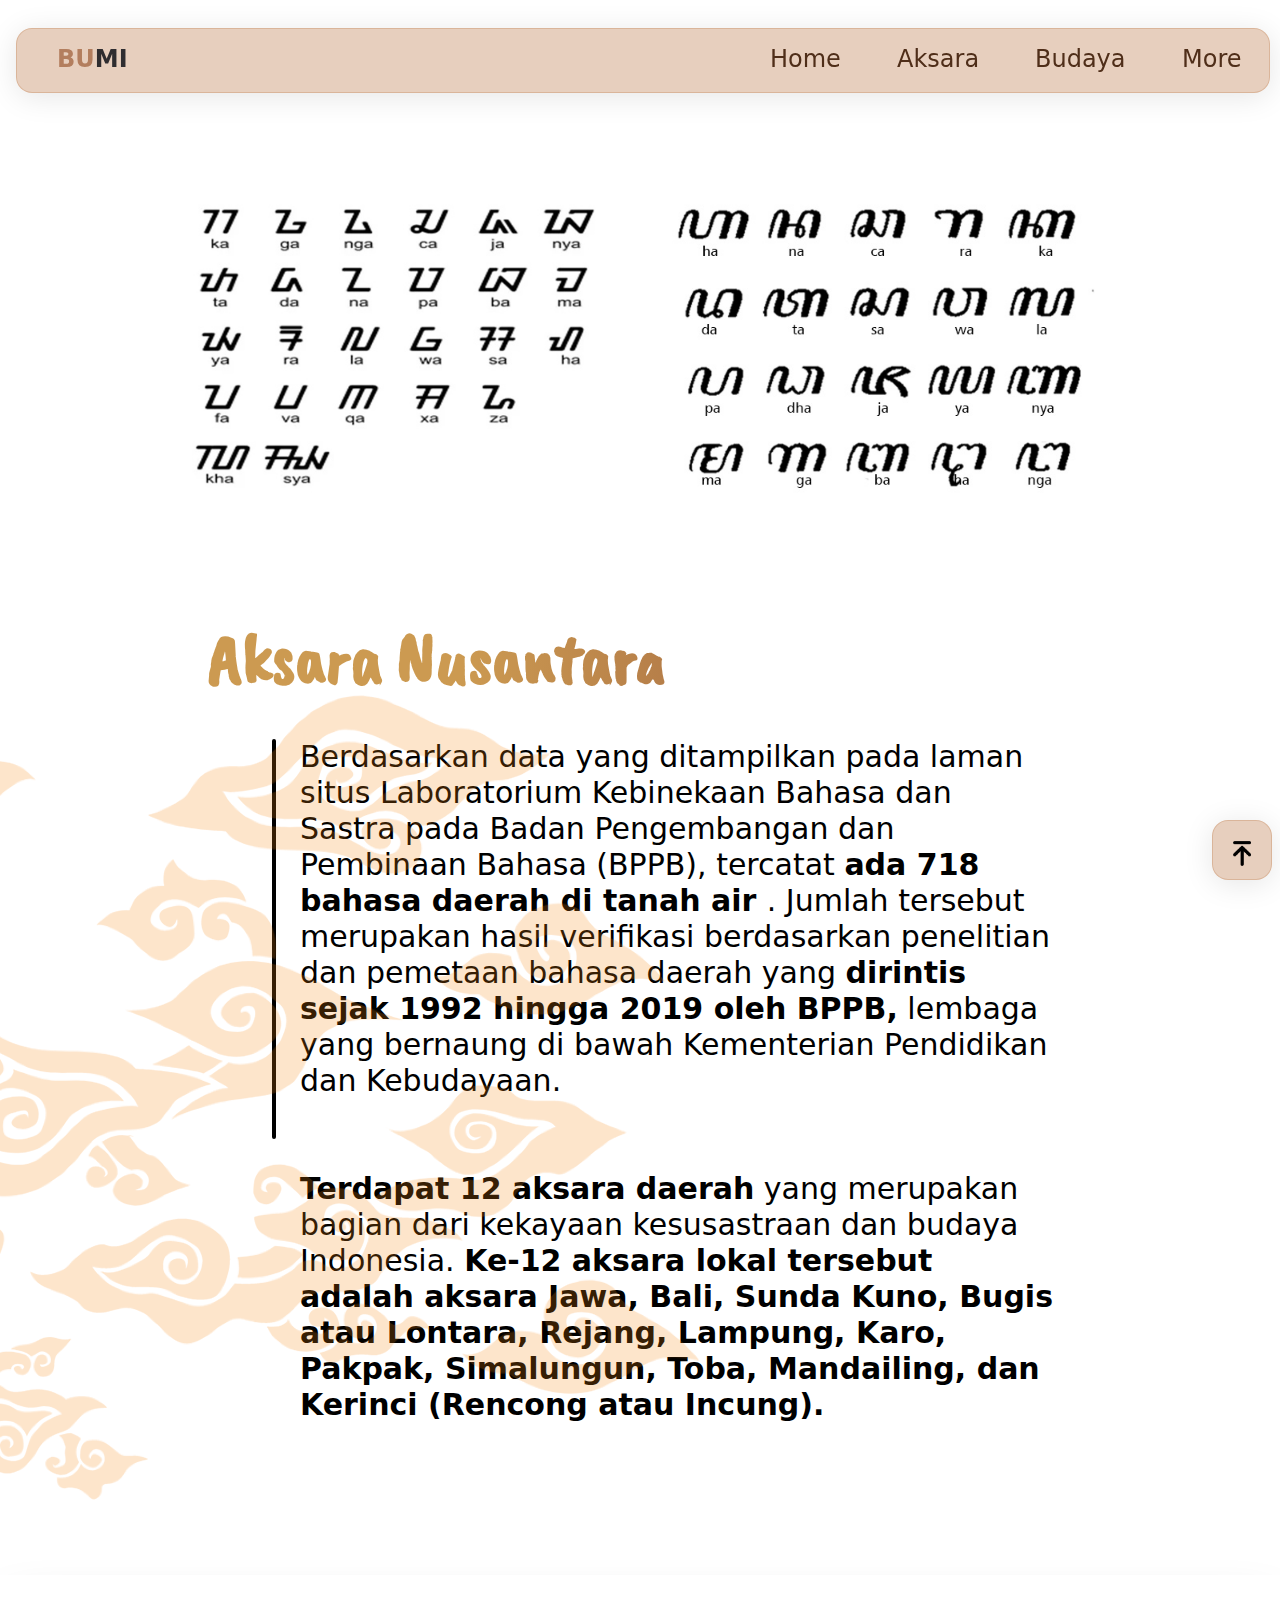
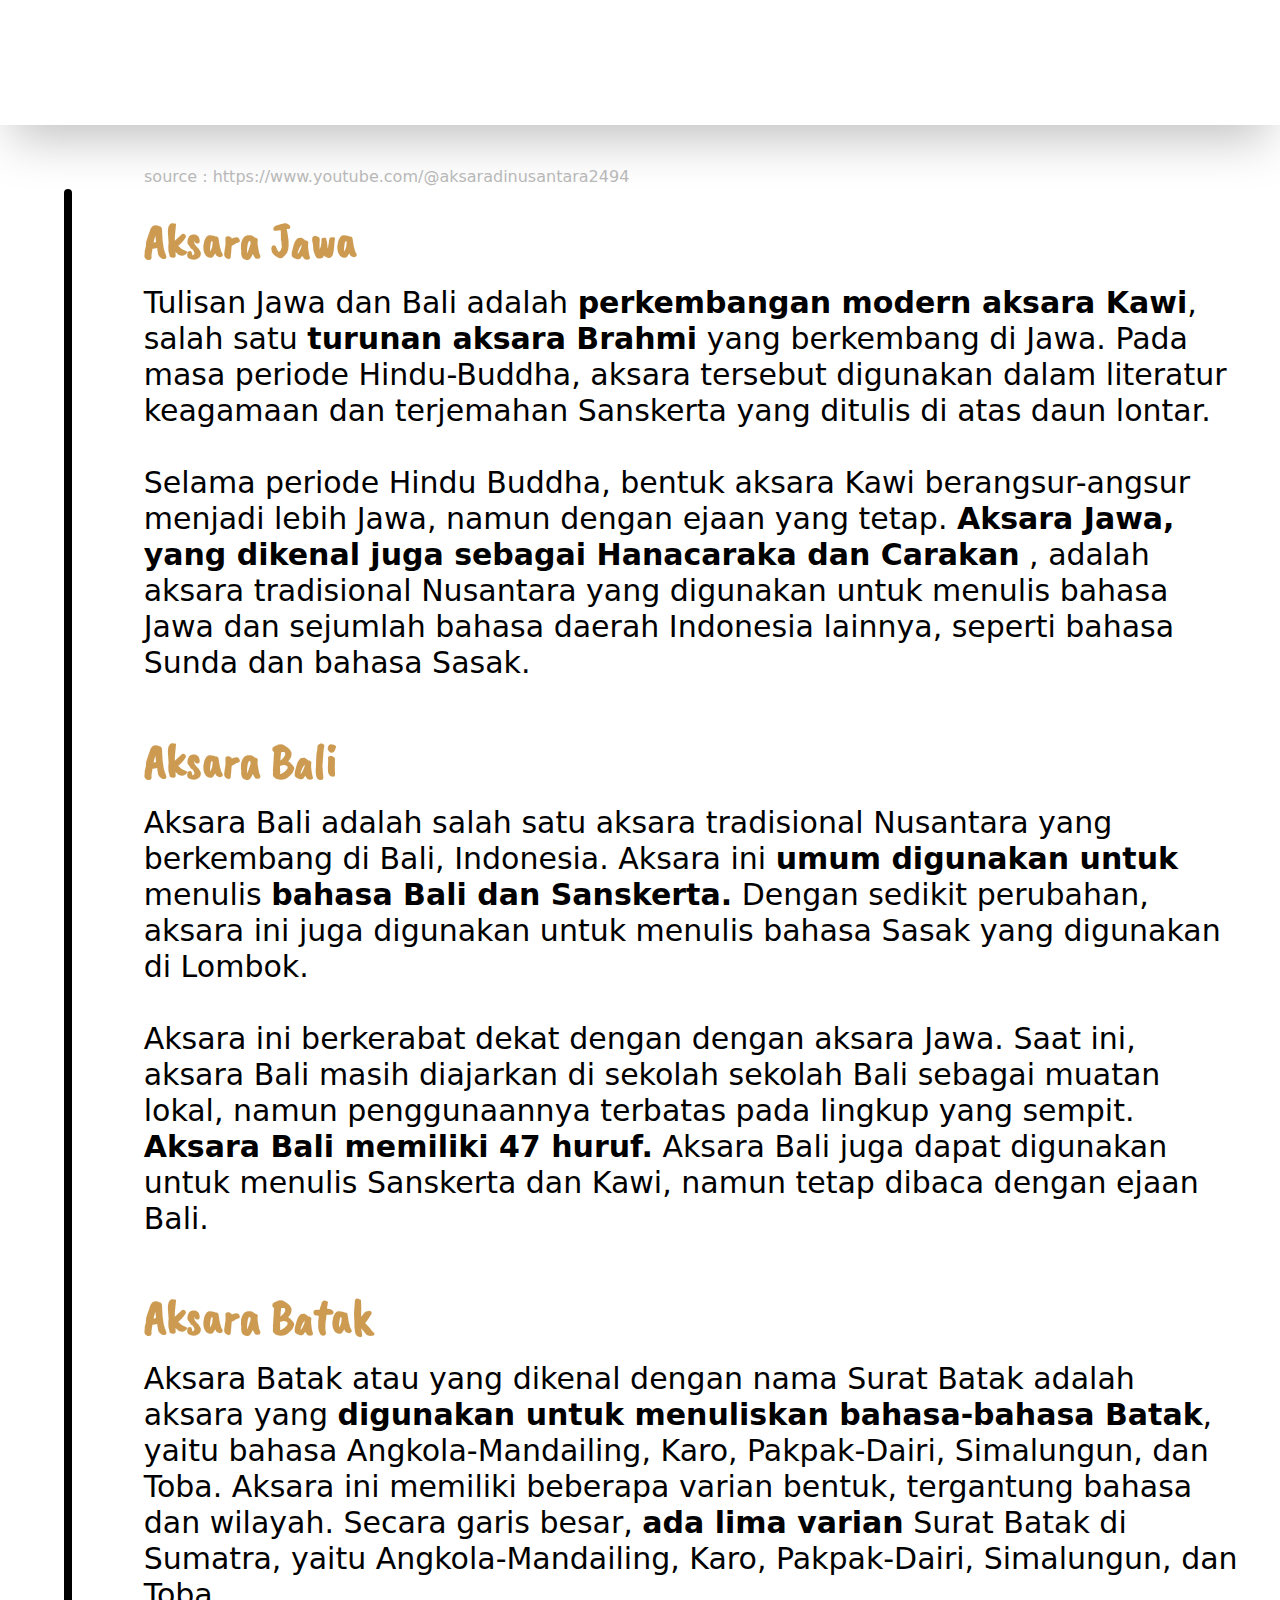
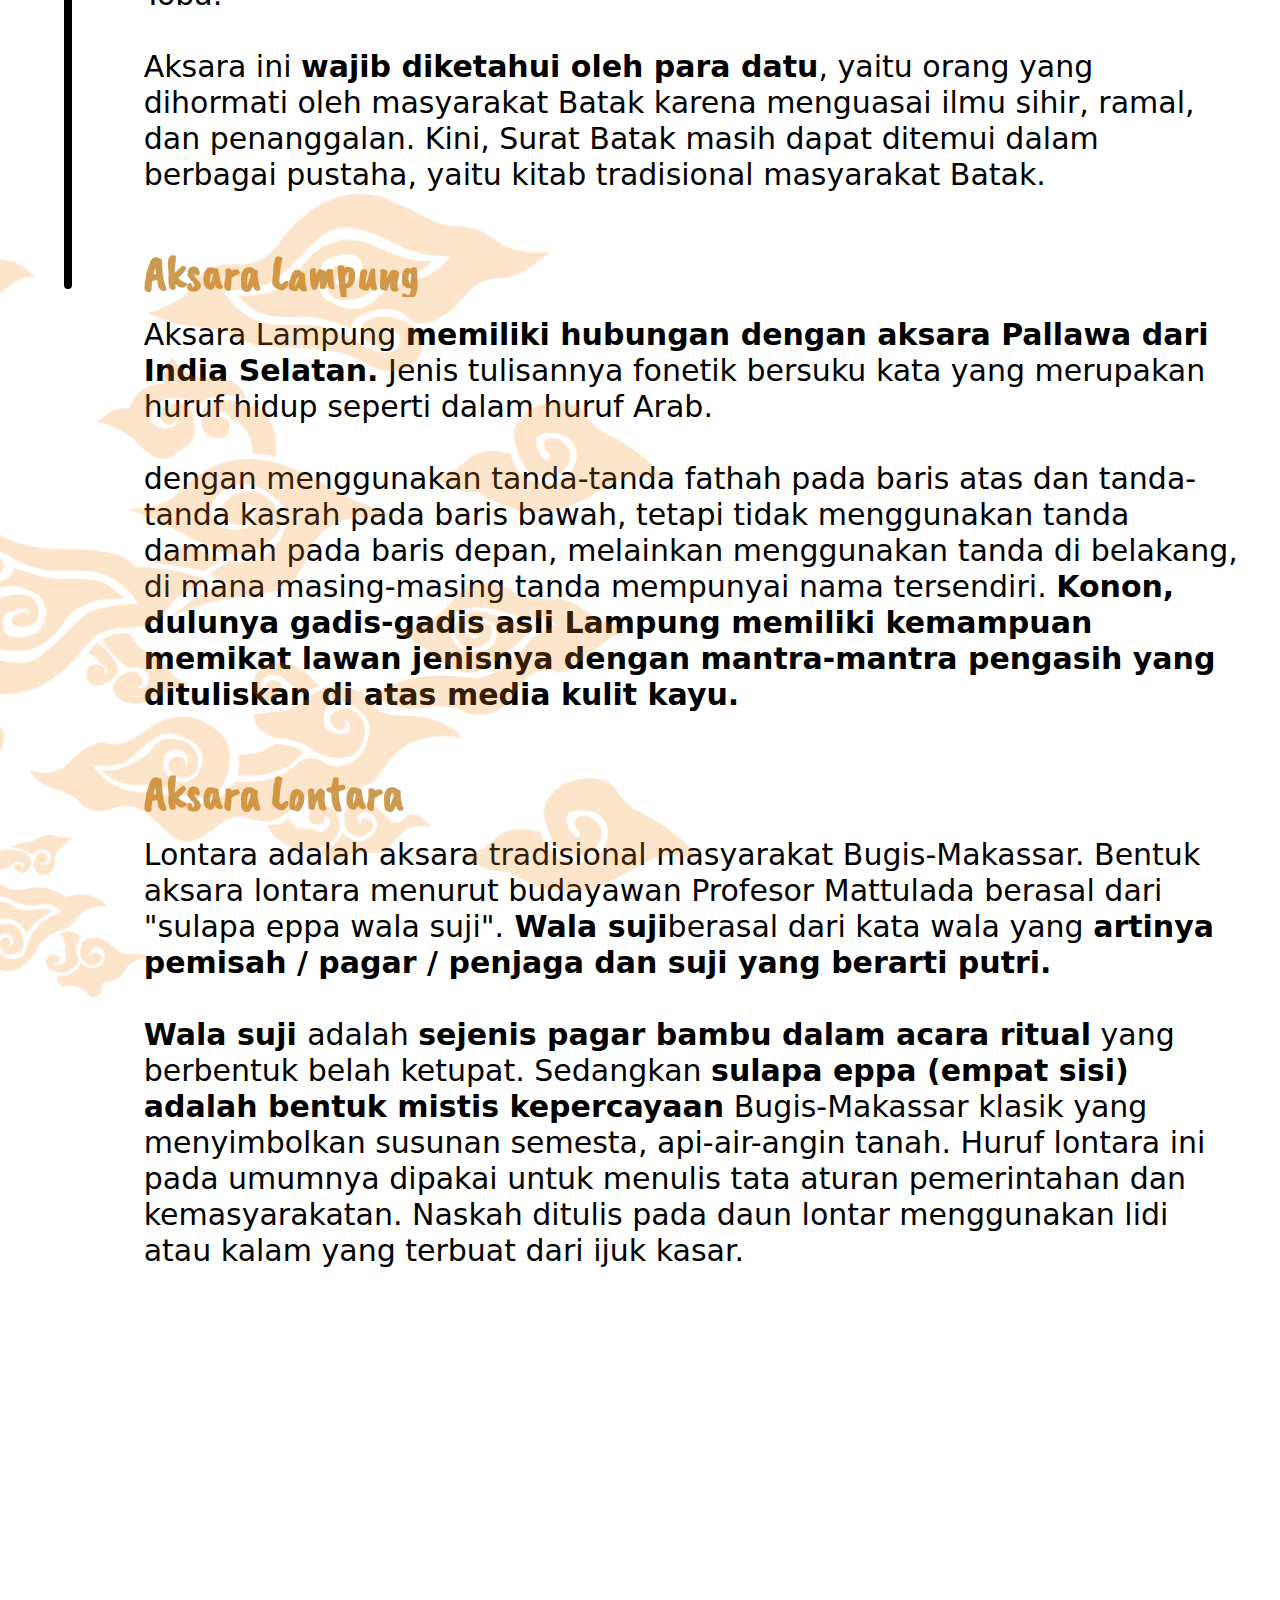
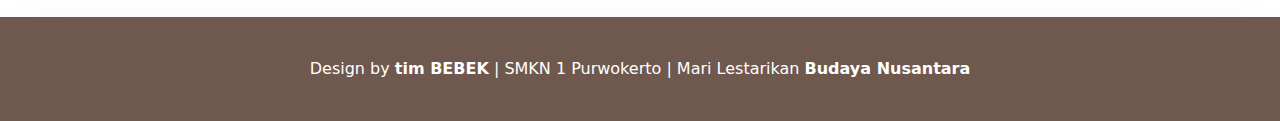
==== commit 9de6aa64: "Add files via upload" ====
--- a/aksara.html
+++ b/aksara.html
@@ -32,8 +32,8 @@
                             href='aksara.html'>Aksara</a></li>
                     <li><a class="px-7 lg1:text-[#4f2e19] text-white hover:scale-110 hover-nav py-2  duration-300 "
                             href='budaya.html'>Budaya</a></li>
-                    <li><a class="px-7 lg1:text-[#4f2e19] text-white  hover-nav py-2 duration-300 " class='dropdown-arrow'
-                            href='#'>More</a>
+                    <li><a class="px-7 lg1:text-[#4f2e19] text-white  hover-nav py-2 duration-300 "
+                            class='dropdown-arrow' href='#'>More</a>
                         <ul class='sub-menus'>
                             <li><a class="pl-4" href='index.html'>Home</a></li>
                             <li><a class="pl-4" href='aksara.html'>Aksara</a></li>
@@ -50,7 +50,7 @@
 
 
     <div class="px-10 lg1:px-20 xl1:px-40 grid lg1:grid-cols-2 mt-16 lg1:mt-44">
-        <img class="lindungi fade-in-left" src="asset/aksara/1_0002_3.jpg" alt="">
+        <img class="lindungi fade-in-left mt-36 lg1:mt-0    " src="asset/aksara/1_0002_3.jpg" alt="">
         <img class="lindungi fade-in-right" src="asset/aksara/1_0000_1.jpg" alt="">
     </div>
 
@@ -78,12 +78,12 @@
                     oleh
                     BPPB,</b> lembaga yang bernaung di bawah Kementerian Pendidikan dan Kebudayaan.
                 <br><br><br>
-                <b>terdapat 12 aksara daerah</b> yang merupakan bagian dari kekayaan
+                <b>Terdapat 12 aksara daerah</b> yang merupakan bagian dari kekayaan
                 kesusastraan dan budaya Indonesia. <b>Ke-12
                     aksara
                     lokal tersebut adalah aksara Jawa, Bali, Sunda Kuno, Bugis atau Lontara, Rejang, Lampung, Karo,
                     Pakpak,
-                    Simalungun, Toba, Mandailing, dan Kerinci (Rencong atau Incung)</b>
+                    Simalungun, Toba, Mandailing, dan Kerinci (Rencong atau Incung).</b>
             </div>
         </div>
     </div>
@@ -102,7 +102,7 @@
         <div class="h-[1500px] lg1:h-[1700px] w-[45px] mr-6 bg-[#000] rounded-3xl fade-in-right"></div>
         <div>
             <!-- 1. jawa -->
-            <div class="pl-5  lg1:pl-7 xl1:pl-12 px-10 py-7 text-base md1:text-2xl lg1:text-3xl">
+            <div class="pl-0 md1:pl-5  lg1:pl-7 xl1:pl-12 px-10 py-7 text-base md1:text-2xl lg1:text-3xl">
                 <div class="text-base md1:text-2xl lg1:text-3xl fade-in-left">
                     <div class="text-4xl lg1:text-5xl font-bold caveat mb-5 text-gradasi1">
                         Aksara Jawa
@@ -130,7 +130,7 @@
             </div>
 
             <!-- 2. bali -->
-            <div class="pl-5  lg1:pl-7 xl1:pl-12 px-10  py-7 text-base md1:text-2xl lg1:text-3xl">
+            <div class="pl-0 md1:pl-5 lg1:pl-7 xl1:pl-12 px-10  py-7 text-base md1:text-2xl lg1:text-3xl">
                 <div class="text-base md1:text-2xl lg1:text-3xl fade-in-left">
                     <div class="text-4xl lg1:text-5xl font-bold caveat  mb-5 text-gradasi1 ">
                         Aksara Bali
@@ -157,7 +157,7 @@
 
 
             <!-- 3. Batak -->
-            <div class="pl-5  lg1:pl-7 xl1:pl-12 px-10  py-7 text-base md1:text-2xl lg1:text-3xl">
+            <div class="pl-0 md1:pl-5  lg1:pl-7 xl1:pl-12 px-10  py-7 text-base md1:text-2xl lg1:text-3xl">
                 <div class="text-base md1:text-2xl lg1:text-3xl fade-in-left">
                     <div class="text-4xl lg1:text-5xl font-bold caveat  mb-5 text-gradasi1">
                         Aksara Batak
@@ -188,7 +188,7 @@
 
 
             <!-- 4. Lampung -->
-            <div class="pl-5  lg1:pl-7 xl1:pl-12 px-10  py-7 text-base md1:text-2xl lg1:text-3xl">
+            <div class="pl-0 md1:pl-5  lg1:pl-7 xl1:pl-12 px-10  py-7 text-base md1:text-2xl lg1:text-3xl">
                 <div class="text-base md1:text-2xl lg1:text-3xl fade-in-left">
                     <div class="text-4xl lg1:text-5xl font-bold caveat  mb-5 text-gradasi1">
                         Aksara Lampung
@@ -215,7 +215,7 @@
             </div>
 
             <!-- 5. Lontara -->
-            <div class="pl-5  lg1:pl-7 xl1:pl-12 px-10  py-7 text-base md1:text-2xl lg1:text-3xl">
+            <div class="pl-0 md1:pl-5  lg1:pl-7 xl1:pl-12 px-10  py-7 text-base md1:text-2xl lg1:text-3xl">
                 <div class="text-base md1:text-2xl lg1:text-3xl fade-in-left">
                     <div class="text-4xl lg1:text-5xl font-bold caveat mb-5 text-gradasi1">
                         Aksara Lontara
@@ -244,7 +244,7 @@
 
     <a href="#first">
         <div
-            class="rounded-full shadow-md fixed  bg-[#dedede] scroll-smooth hover:scale-105 duration-200 hover:bg-[#a5a5a5] mr-2 mb-5 bottom-0 lg1:w-[60px] lg1:h-[60px] lg1:p-5 w-[50px]  h-[50px] p-4 right-0">
+            class="rounded-full shadow-md fixed  nav-bg2 scroll-smooth hover:scale-105 duration-200 hover:bg-[#a5a5a5] mr-2 mb-5 bottom-0 lg1:w-[60px] lg1:h-[60px] lg1:p-5 w-[50px]  h-[50px] p-4 right-0">
             <img src="asset/top.png" alt="">
         </div>
     </a>
--- a/src/output.css
+++ b/src/output.css
@@ -644,14 +644,14 @@
   margin-bottom: 1.25rem;
 }
 
+.ml-1 {
+  margin-left: 0.25rem;
+}
+
 .ml-10 {
   margin-left: 2.5rem;
 }
 
-.ml-3 {
-  margin-left: 0.75rem;
-}
-
 .ml-4 {
   margin-left: 1rem;
 }
@@ -672,6 +672,10 @@
   margin-right: 0.5rem;
 }
 
+.mr-3 {
+  margin-right: 0.75rem;
+}
+
 .mr-6 {
   margin-right: 1.5rem;
 }
@@ -696,6 +700,10 @@
   margin-top: 0.75rem;
 }
 
+.mt-36 {
+  margin-top: 9rem;
+}
+
 .mt-4 {
   margin-top: 1rem;
 }
@@ -708,10 +716,6 @@
   margin-top: 1.75rem;
 }
 
-.mt-8 {
-  margin-top: 2rem;
-}
-
 .mt-80 {
   margin-top: 20rem;
 }
@@ -760,8 +764,12 @@
   height: 200px;
 }
 
-.h-\[30px\] {
-  height: 30px;
+.h-\[20px\] {
+  height: 20px;
+}
+
+.h-\[300px\] {
+  height: 300px;
 }
 
 .h-\[35\%\] {
@@ -784,10 +792,6 @@
   height: 45%;
 }
 
-.h-\[45px\] {
-  height: 45px;
-}
-
 .h-\[50px\] {
   height: 50px;
 }
@@ -802,6 +806,10 @@
 
 .w-\[100\%\] {
   width: 100%;
+}
+
+.w-\[100px\] {
+  width: 100px;
 }
 
 .w-\[200px\] {
@@ -917,11 +925,6 @@
   background-color: rgb(111 88 78 / var(--tw-bg-opacity));
 }
 
-.bg-\[\#dedede\] {
-  --tw-bg-opacity: 1;
-  background-color: rgb(222 222 222 / var(--tw-bg-opacity));
-}
-
 .bg-\[\#ffff\] {
   background-color: #ffff;
 }
@@ -931,10 +934,6 @@
   background-color: rgb(255 255 255 / var(--tw-bg-opacity));
 }
 
-.bg-\[url\(\.\.\/asset\/bg-ori\.png\)\] {
-  background-image: url(../asset/bg-ori.png);
-}
-
 .bg-\[url\(\.\.\/asset\/bg1\.png\)\] {
   background-image: url(../asset/bg1.png);
 }
@@ -957,6 +956,42 @@
 
 .bg-gradient-to-r {
   background-image: linear-gradient(to right, var(--tw-gradient-stops));
+}
+
+.bg-\[url\(\.\.\/asset\/\.png\)\] {
+  background-image: url(../asset/.png);
+}
+
+.bg-\[url\(\.\.\/asset\/\)\] {
+  background-image: url(../asset/);
+}
+
+.bg-\[url\(\.\.\/asset\/de\.png\)\] {
+  background-image: url(../asset/de.png);
+}
+
+.bg-\[url\(\.\.\/asset\/as\)\] {
+  background-image: url(../asset/as);
+}
+
+.bg-\[url\(\.\.\/asset\/asap\)\] {
+  background-image: url(../asset/asap);
+}
+
+.bg-\[url\(\.\.\/asset\/asap\.png\)\] {
+  background-image: url(../asset/asap.png);
+}
+
+.bg-\[url\(\.\.\/asset\/asap\.gif\)\] {
+  background-image: url(../asset/asap.gif);
+}
+
+.bg-\[url\(\.\.\/asset\/asap2\.gif\)\] {
+  background-image: url(../asset/asap2.gif);
+}
+
+.bg-\[url\(\.\.\/asset\/depan\.png\)\] {
+  background-image: url(../asset/depan.png);
 }
 
 .from-\[\#d7c471\] {
@@ -1012,6 +1047,11 @@
   padding-right: 2.5rem;
 }
 
+.px-2 {
+  padding-left: 0.5rem;
+  padding-right: 0.5rem;
+}
+
 .px-3 {
   padding-left: 0.75rem;
   padding-right: 0.75rem;
@@ -1071,6 +1111,10 @@
   padding-bottom: 18rem;
 }
 
+.pl-0 {
+  padding-left: 0px;
+}
+
 .pl-10 {
   padding-left: 2.5rem;
 }
@@ -1081,10 +1125,6 @@
 
 .pl-4 {
   padding-left: 1rem;
-}
-
-.pl-5 {
-  padding-left: 1.25rem;
 }
 
 .pt-10 {
@@ -1140,6 +1180,11 @@
   line-height: 1.75rem;
 }
 
+.text-sm {
+  font-size: 0.875rem;
+  line-height: 1.25rem;
+}
+
 .text-xl {
   font-size: 1.25rem;
   line-height: 1.75rem;
@@ -1154,6 +1199,11 @@
   color: rgb(47 45 48 / var(--tw-text-opacity));
 }
 
+.text-\[\#534f4d\] {
+  --tw-text-opacity: 1;
+  color: rgb(83 79 77 / var(--tw-text-opacity));
+}
+
 .text-\[\#6F584E\] {
   --tw-text-opacity: 1;
   color: rgb(111 88 78 / var(--tw-text-opacity));
@@ -1209,10 +1259,6 @@
 
 .opacity-50 {
   opacity: 0.5;
-}
-
-.opacity-70 {
-  opacity: 0.7;
 }
 
 .shadow-2xl {
@@ -1362,11 +1408,11 @@
 .nav-bg1 {
   /* From https://css.glass */
   background: rgba(255, 255, 255, 0.6);
-  border-radius: 16px;
+  border-radius: 26px;
   box-shadow: 0 4px 30px rgba(0, 0, 0, 0.1);
   backdrop-filter: blur(5px);
   -webkit-backdrop-filter: blur(5px);
-  border: 3px solid rgba(255, 255, 255, 0.3);
+  border: 1px solid rgba(255, 255, 255, 0.3);
 }
 
 .nav-bg2 {
@@ -1375,7 +1421,7 @@
   box-shadow: 0 4px 30px rgba(0, 0, 0, 0.1);
   backdrop-filter: blur(5px);
   -webkit-backdrop-filter: blur(5px);
-  border: 3px solid rgba(189, 121, 74, 0.3);
+  border: 1px solid rgba(189, 121, 74, 0.3);
 }
 
 /* hover efek navbar */
@@ -1445,11 +1491,6 @@
   box-shadow: var(--tw-ring-offset-shadow), var(--tw-ring-shadow), var(--tw-shadow, 0 0 #0000);
 }
 
-.focus\:ring-gray-900:focus {
-  --tw-ring-opacity: 1;
-  --tw-ring-color: rgb(17 24 39 / var(--tw-ring-opacity));
-}
-
 .focus\:ring-offset-2:focus {
   --tw-ring-offset-width: 2px;
 }
@@ -1467,6 +1508,14 @@
 }
 
 @media (min-width: 620px) {
+  .md1\:ml-3 {
+    margin-left: 0.75rem;
+  }
+
+  .md1\:mr-6 {
+    margin-right: 1.5rem;
+  }
+
   .md1\:flex {
     display: flex;
   }
@@ -1475,8 +1524,20 @@
     display: none;
   }
 
+  .md1\:h-\[400px\] {
+    height: 400px;
+  }
+
+  .md1\:h-\[50px\] {
+    height: 50px;
+  }
+
   .md1\:h-\[60px\] {
     height: 60px;
+  }
+
+  .md1\:h-\[70px\] {
+    height: 70px;
   }
 
   .md1\:w-\[300px\] {
@@ -1492,11 +1553,20 @@
     padding-right: 2rem;
   }
 
+  .md1\:pl-5 {
+    padding-left: 1.25rem;
+  }
+
   .md1\:text-2xl {
     font-size: 1.5rem;
     line-height: 2rem;
   }
 
+  .md1\:text-3xl {
+    font-size: 1.875rem;
+    line-height: 2.25rem;
+  }
+
   .md1\:text-4xl {
     font-size: 2.25rem;
     line-height: 2.5rem;
@@ -1506,6 +1576,11 @@
     font-size: 3rem;
     line-height: 1;
   }
+
+  .md1\:text-lg {
+    font-size: 1.125rem;
+    line-height: 1.75rem;
+  }
 }
 
 @media (min-width: 776px) {
@@ -1585,6 +1660,10 @@
     height: 1700px;
   }
 
+  .lg1\:h-\[30px\] {
+    height: 30px;
+  }
+
   .lg1\:h-\[350px\] {
     height: 350px;
   }
@@ -1593,10 +1672,6 @@
     height: 400px;
   }
 
-  .lg1\:h-\[50px\] {
-    height: 50px;
-  }
-
   .lg1\:h-\[600px\] {
     height: 600px;
   }
@@ -1613,6 +1688,18 @@
     height: 80px;
   }
 
+  .lg1\:h-\[40px\] {
+    height: 40px;
+  }
+
+  .lg1\:h-\[35px\] {
+    height: 35px;
+  }
+
+  .lg1\:w-\[400px\] {
+    width: 400px;
+  }
+
   .lg1\:w-\[40px\] {
     width: 40px;
   }
@@ -1627,10 +1714,6 @@
 
   .lg1\:w-\[500px\] {
     width: 500px;
-  }
-
-  .lg1\:w-\[570px\] {
-    width: 570px;
   }
 
   .lg1\:w-\[600px\] {
@@ -1732,6 +1815,10 @@
     padding-top: 15rem;
   }
 
+  .lg1\:text-left {
+    text-align: left;
+  }
+
   .lg1\:text-2xl {
     font-size: 1.5rem;
     line-height: 2rem;
@@ -1773,6 +1860,10 @@
     height: 400px;
   }
 
+  .xl1\:h-\[80px\] {
+    height: 80px;
+  }
+
   .xl1\:h-\[90px\] {
     height: 90px;
   }
--- a/src/style.css
+++ b/src/style.css
@@ -185,7 +185,7 @@
 }
 
 #keyart-4 {
-    transform: translate3d(0, 35px, .1px) scale(.9);
+    transform: translate3d(196px, 35px, .1px) scale(0.9);
 }
 
 #keyart-5 {
@@ -202,4 +202,32 @@
 
 #keyart-8 {
     transform: translate3d(0, 180px, .45px) scale(.8);
+}
+
+
+@media only screen and (max-width: 650px) {
+
+    /* scroll bar */
+    ::-webkit-scrollbar {
+        width: 4px;
+    }
+
+    /* Track */
+    ::-webkit-scrollbar-track {
+        box-shadow: inset 0 0 5px rgb(222, 192, 150);
+        border-radius: 3px;
+        background-color: rgb(231, 207, 181);
+    }
+
+    /* Handle */
+    ::-webkit-scrollbar-thumb {
+        background: rgb(222, 136, 55);
+        border-radius: 10px;
+    }
+
+    /* Handle on hover */
+    ::-webkit-scrollbar-thumb:hover {
+        background: rgb(222, 136, 55);
+    }
+
 }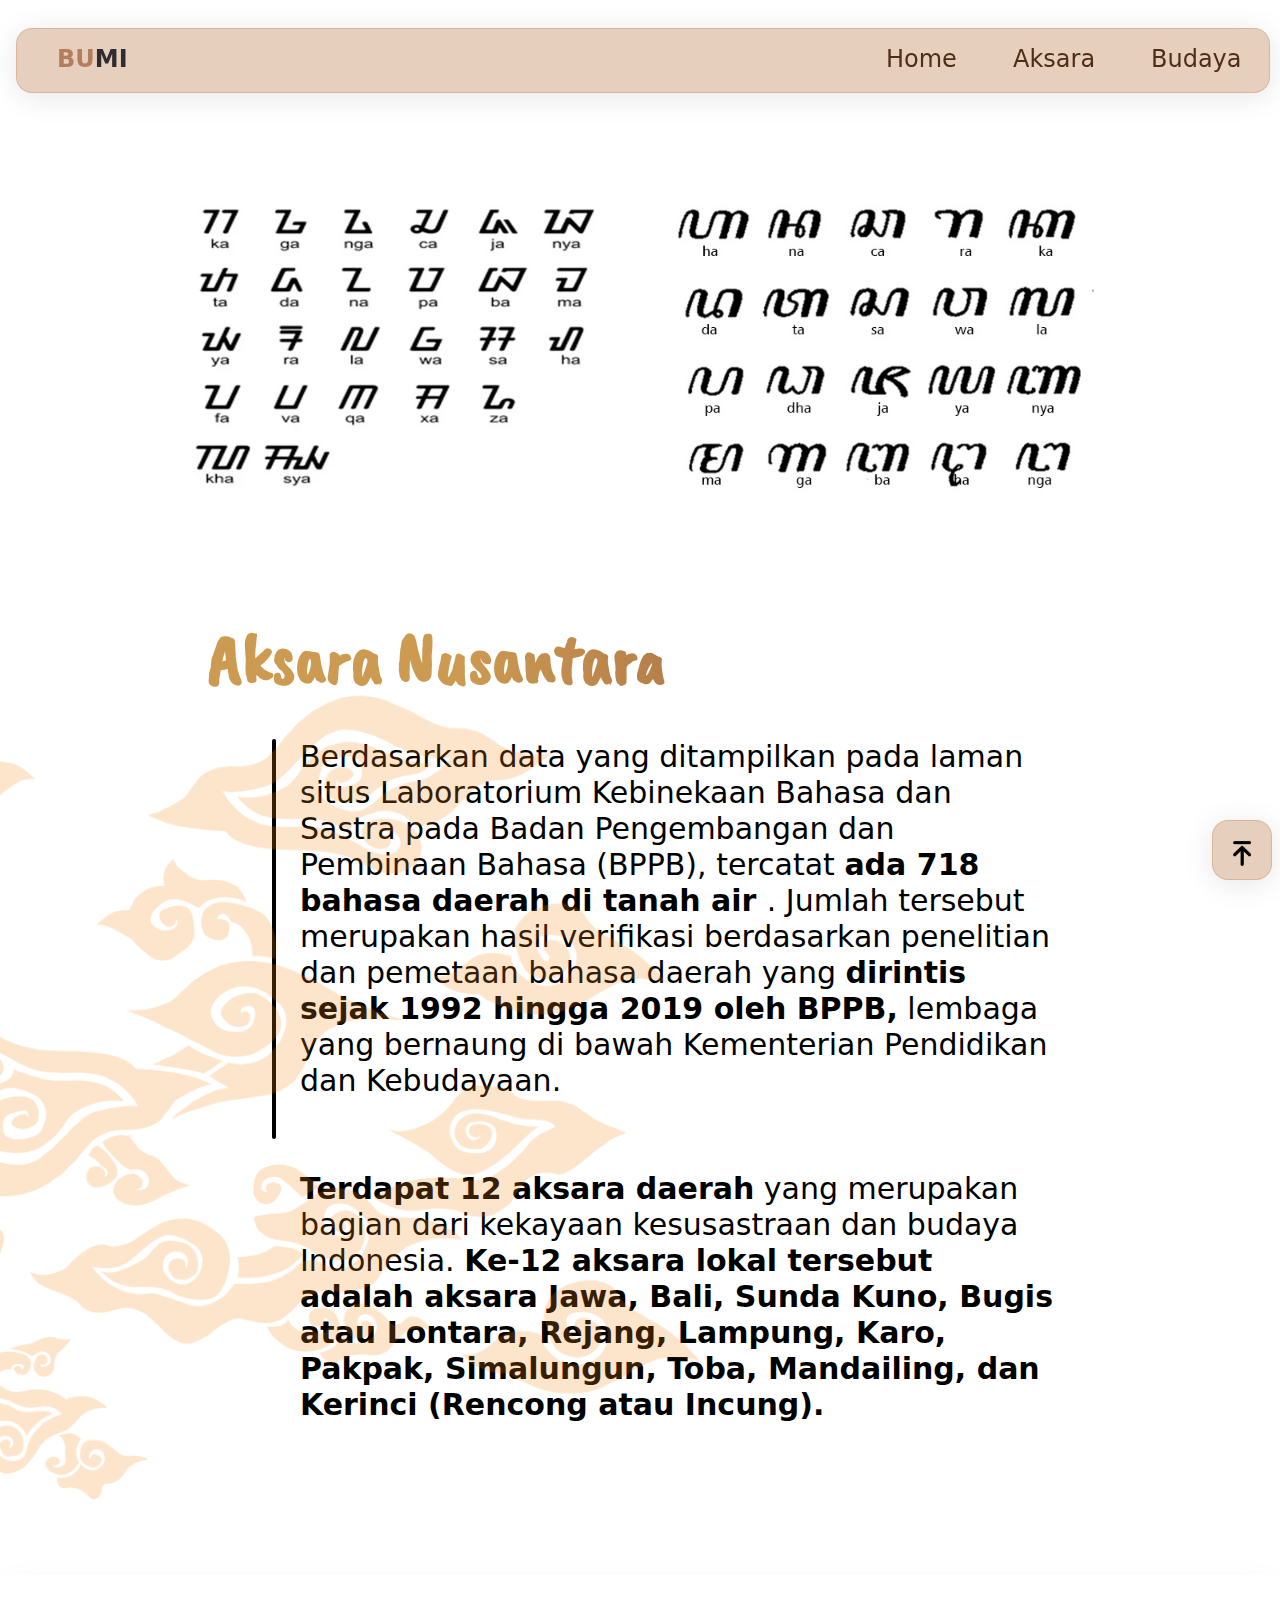
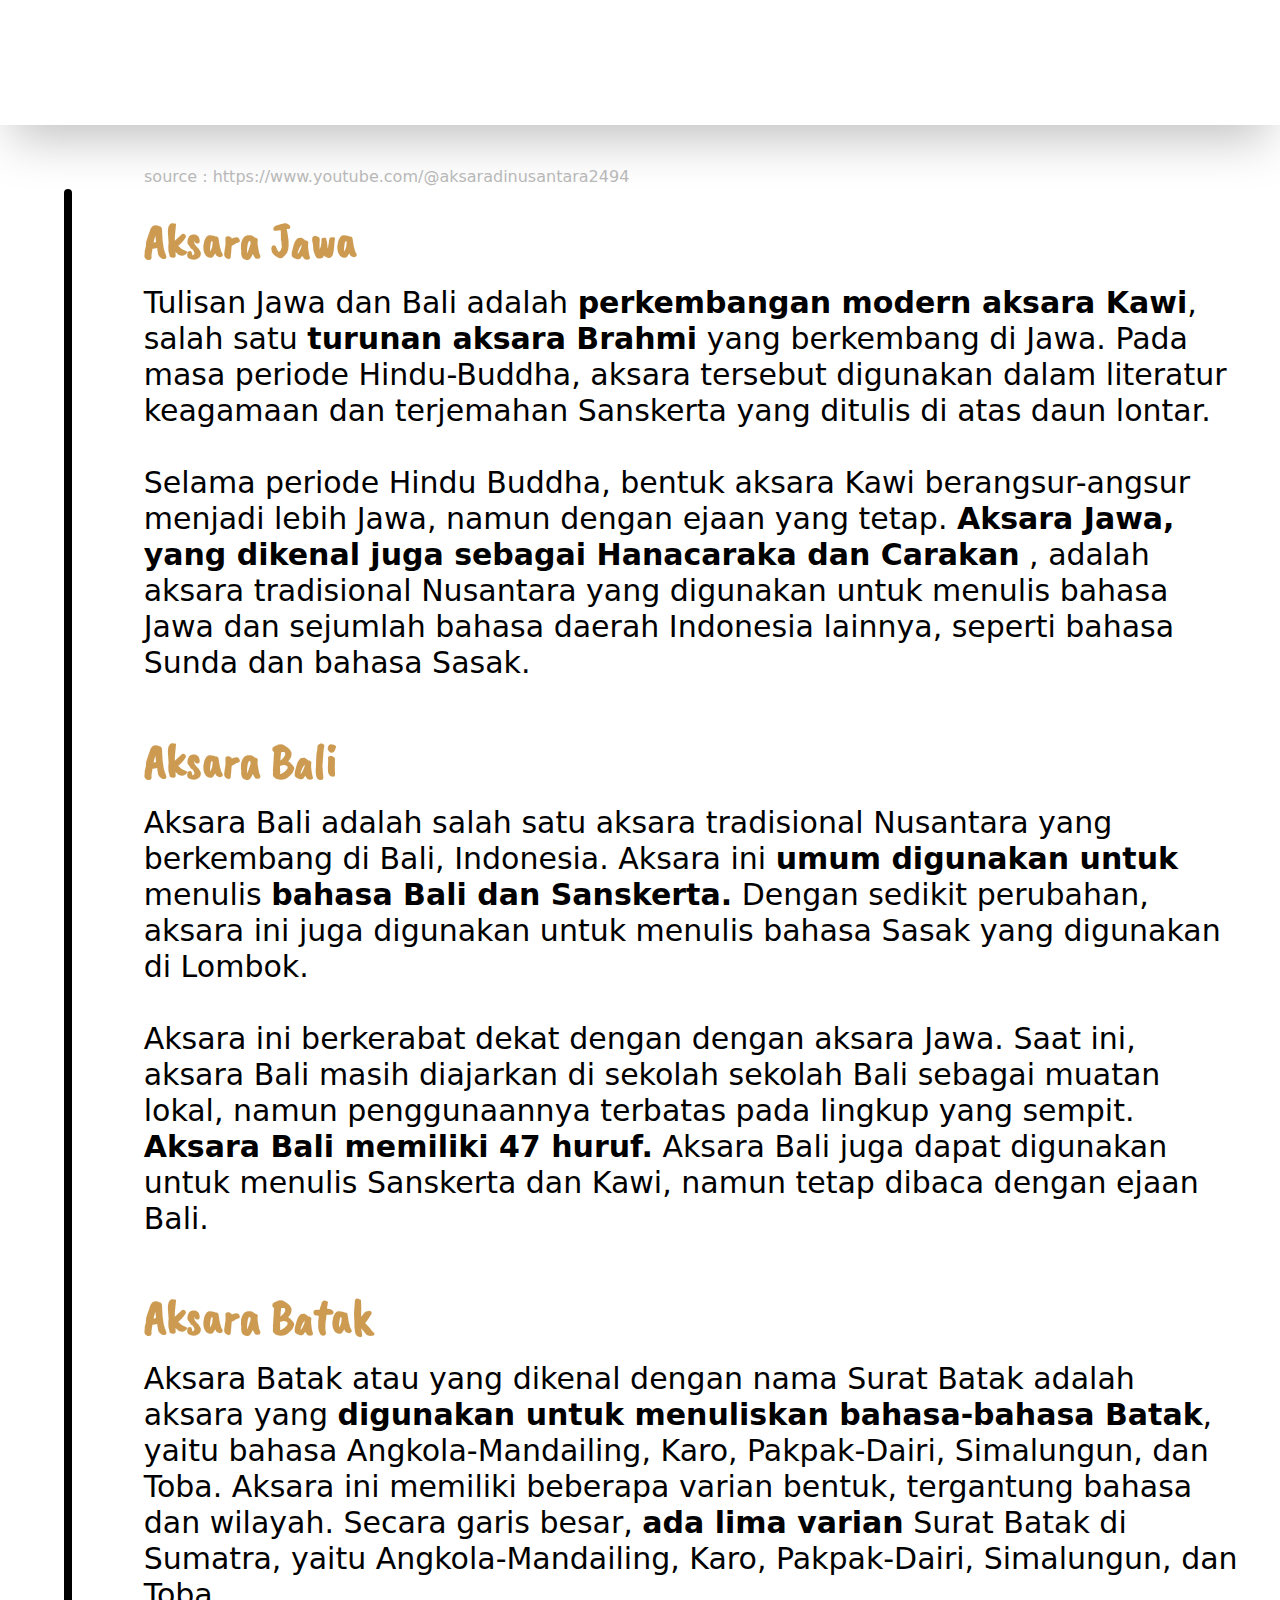
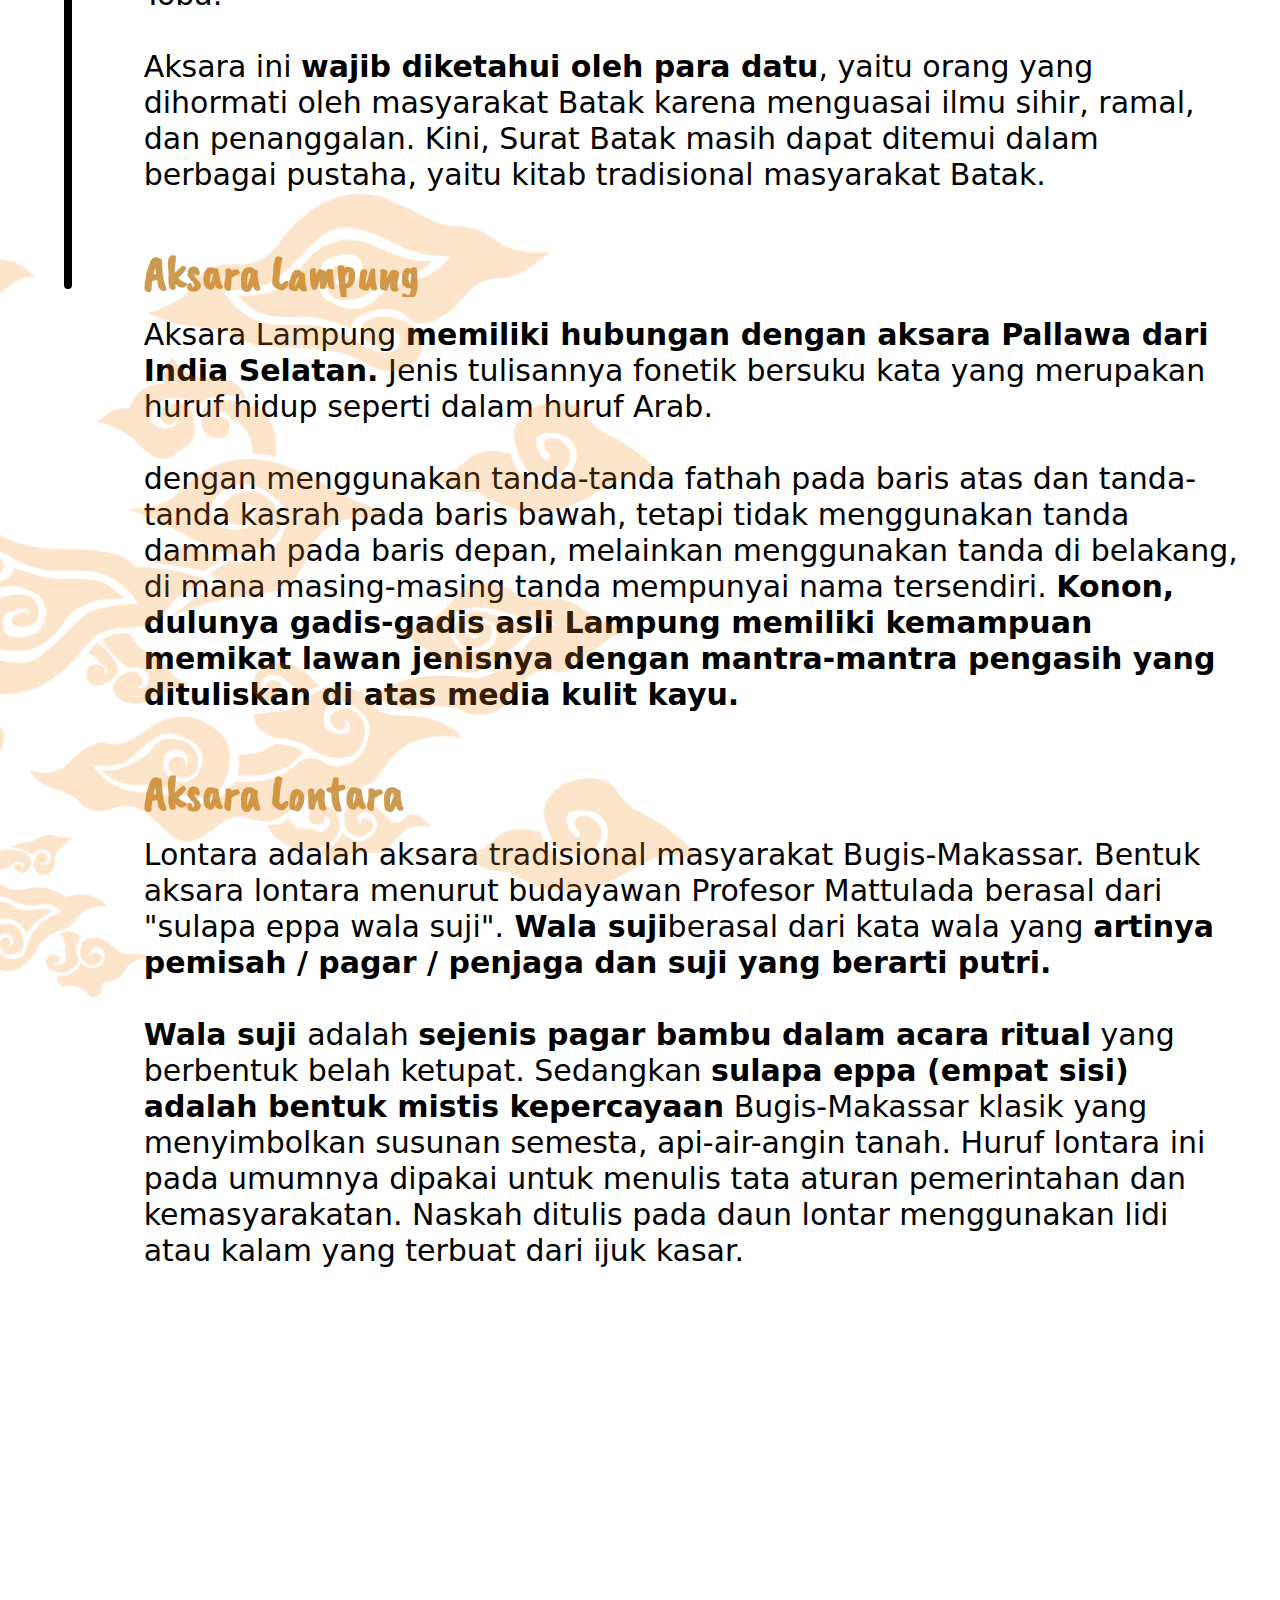
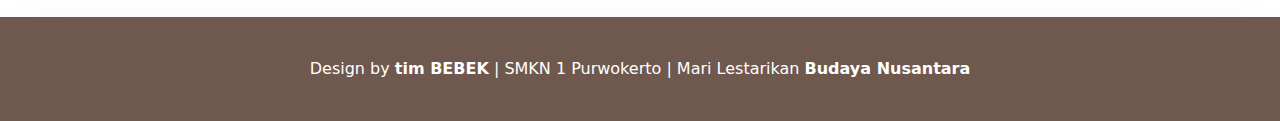
==== commit 1b7822b6: "Add files via upload" ====
--- a/aksara.html
+++ b/aksara.html
@@ -32,14 +32,14 @@
                             href='aksara.html'>Aksara</a></li>
                     <li><a class="px-7 lg1:text-[#4f2e19] text-white hover:scale-110 hover-nav py-2  duration-300 "
                             href='budaya.html'>Budaya</a></li>
-                    <li><a class="px-7 lg1:text-[#4f2e19] text-white  hover-nav py-2 duration-300 "
+                    <!-- <li><a class="px-7 lg1:text-[#4f2e19] text-white  hover-nav py-2 duration-300 "
                             class='dropdown-arrow' href='#'>More</a>
                         <ul class='sub-menus'>
                             <li><a class="pl-4" href='index.html'>Home</a></li>
                             <li><a class="pl-4" href='aksara.html'>Aksara</a></li>
                             <li><a class="pl-4" href='budaya.html'>Budaya</a></li>
                         </ul>
-                    </li>
+                    </li> -->
                 </div>
             </ul>
         </nav>
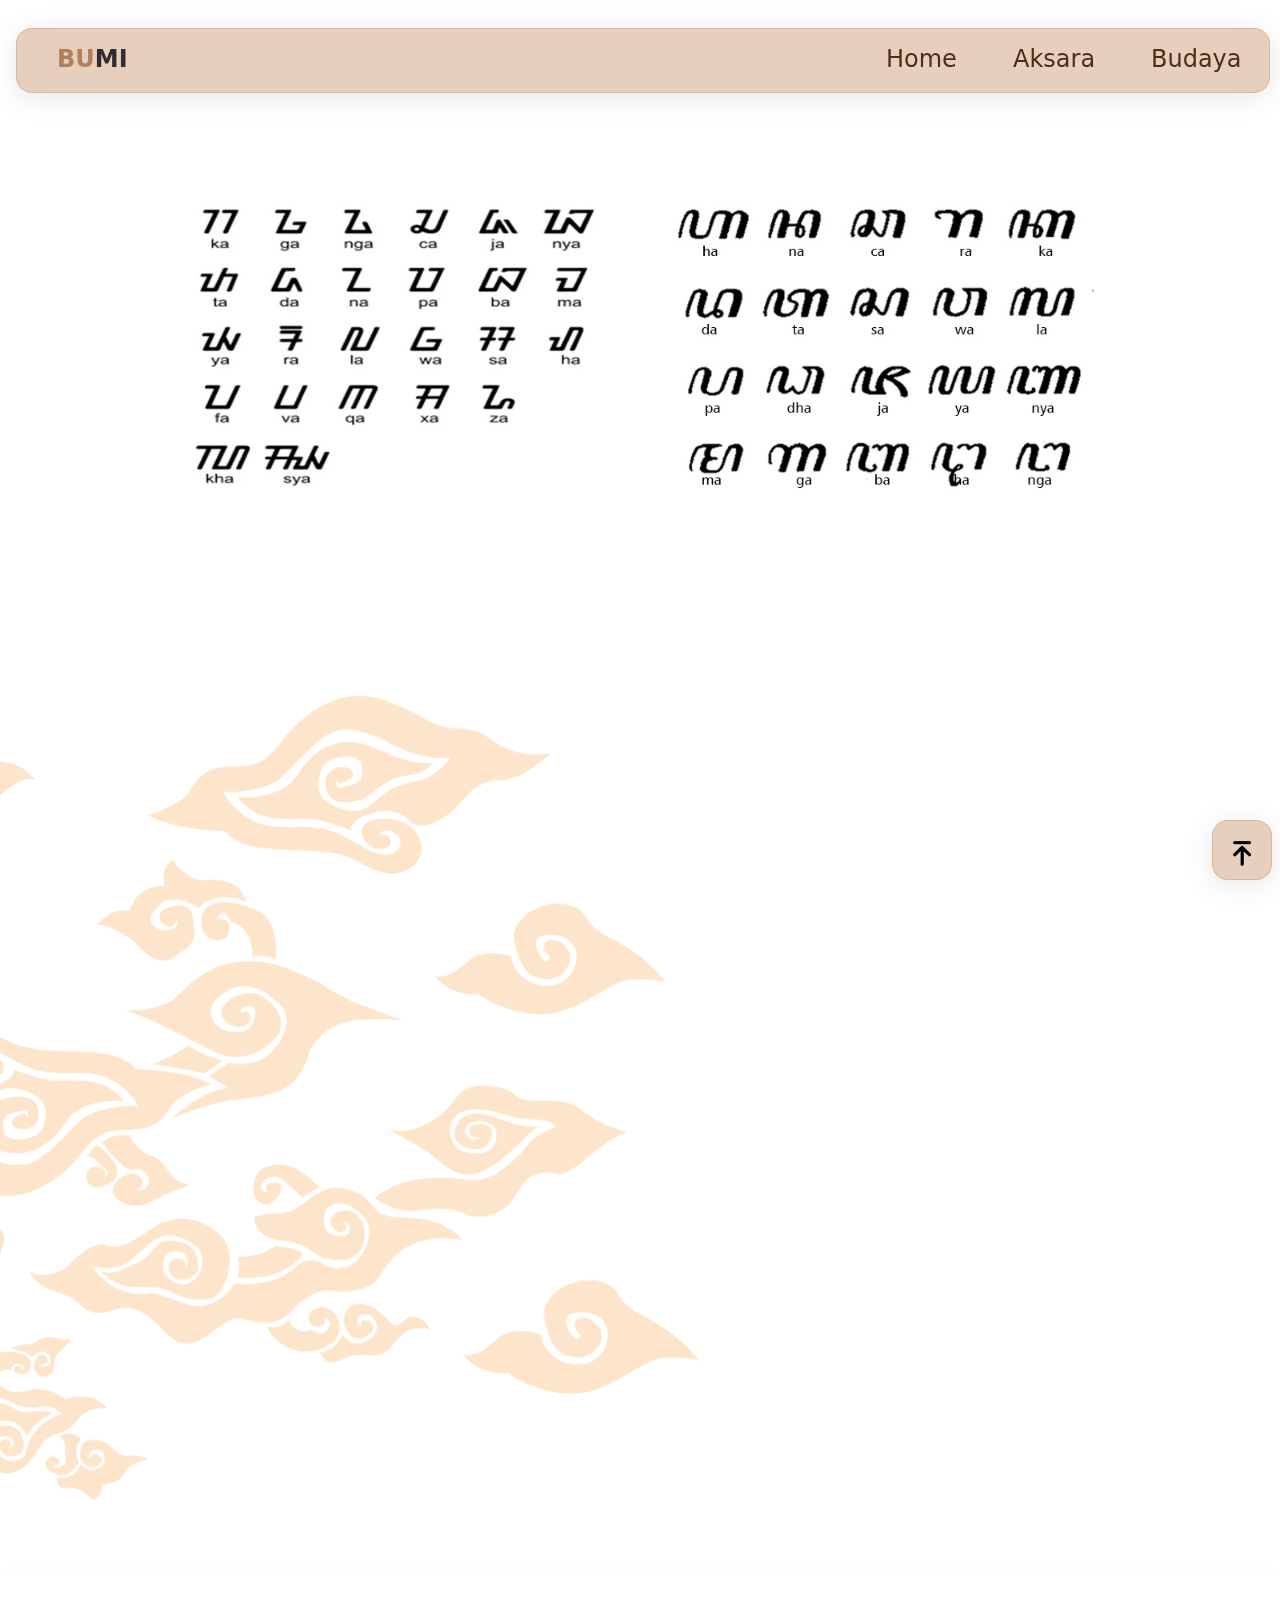
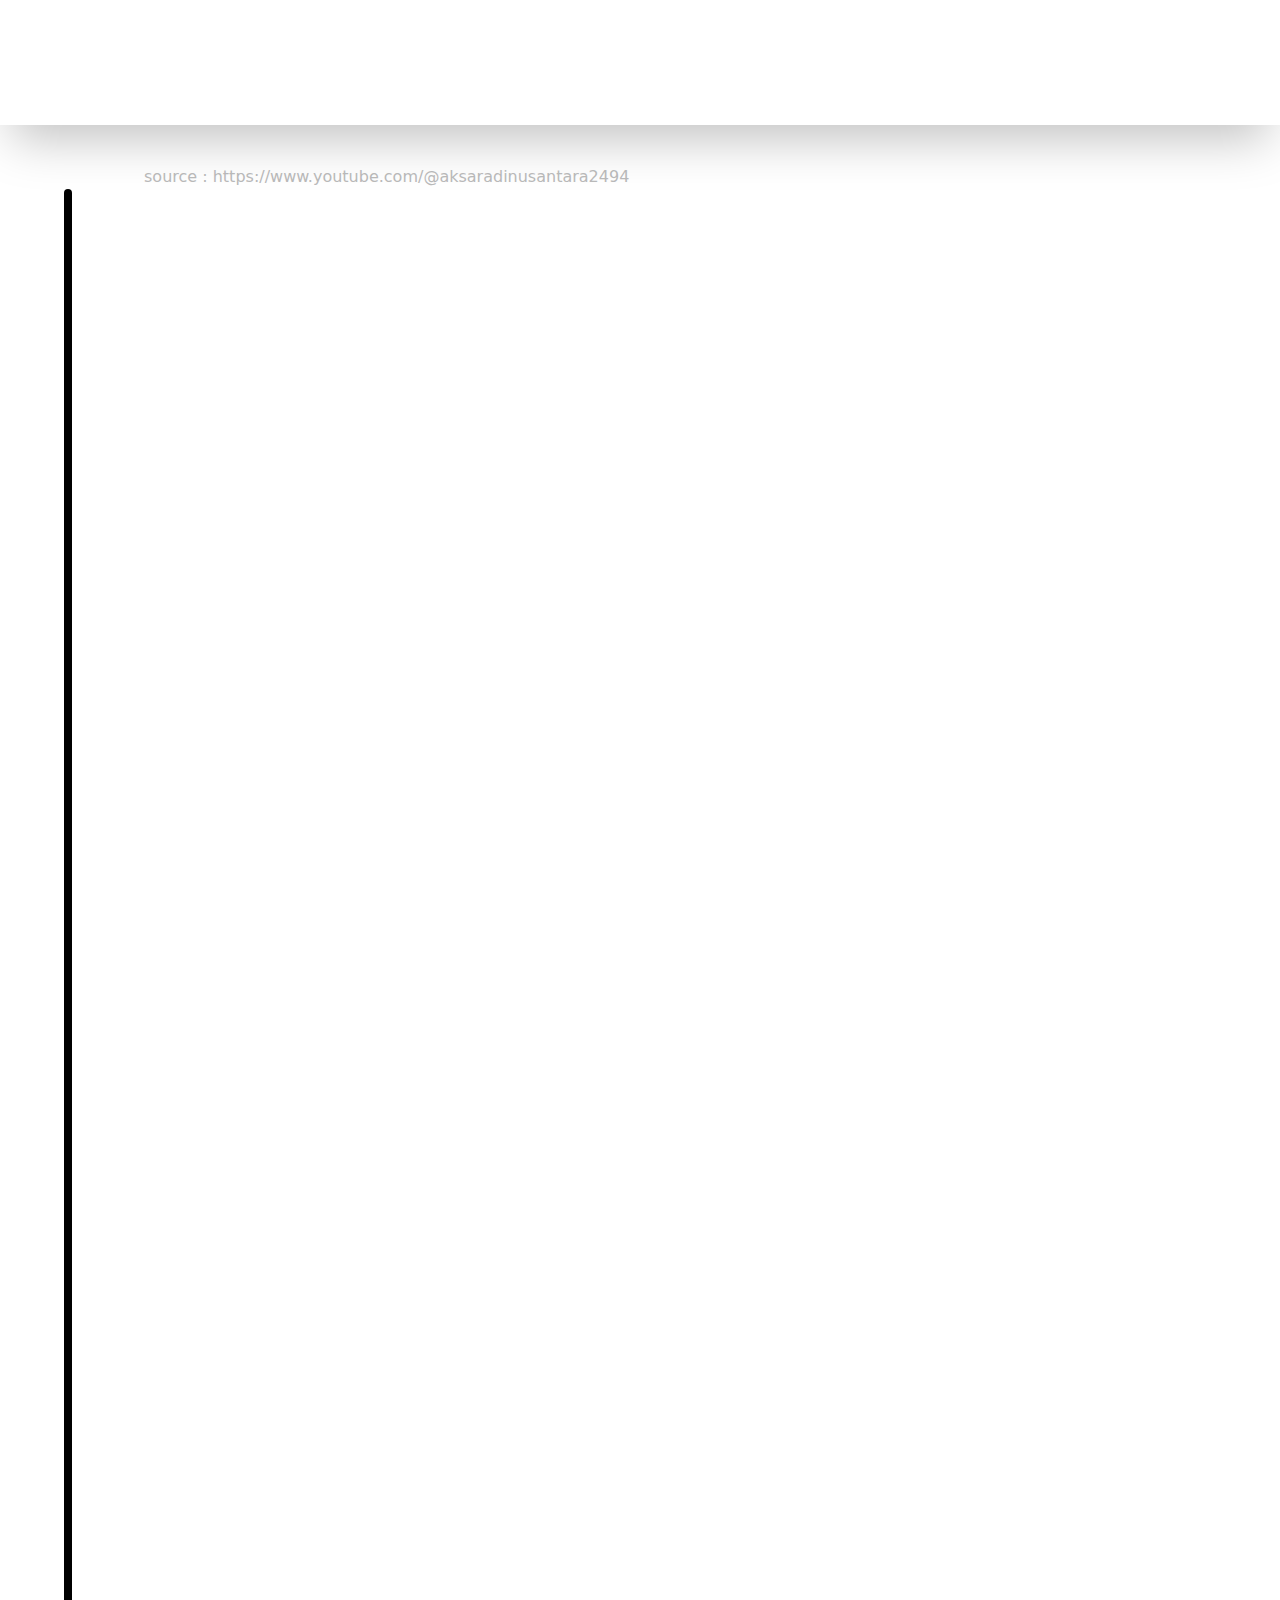
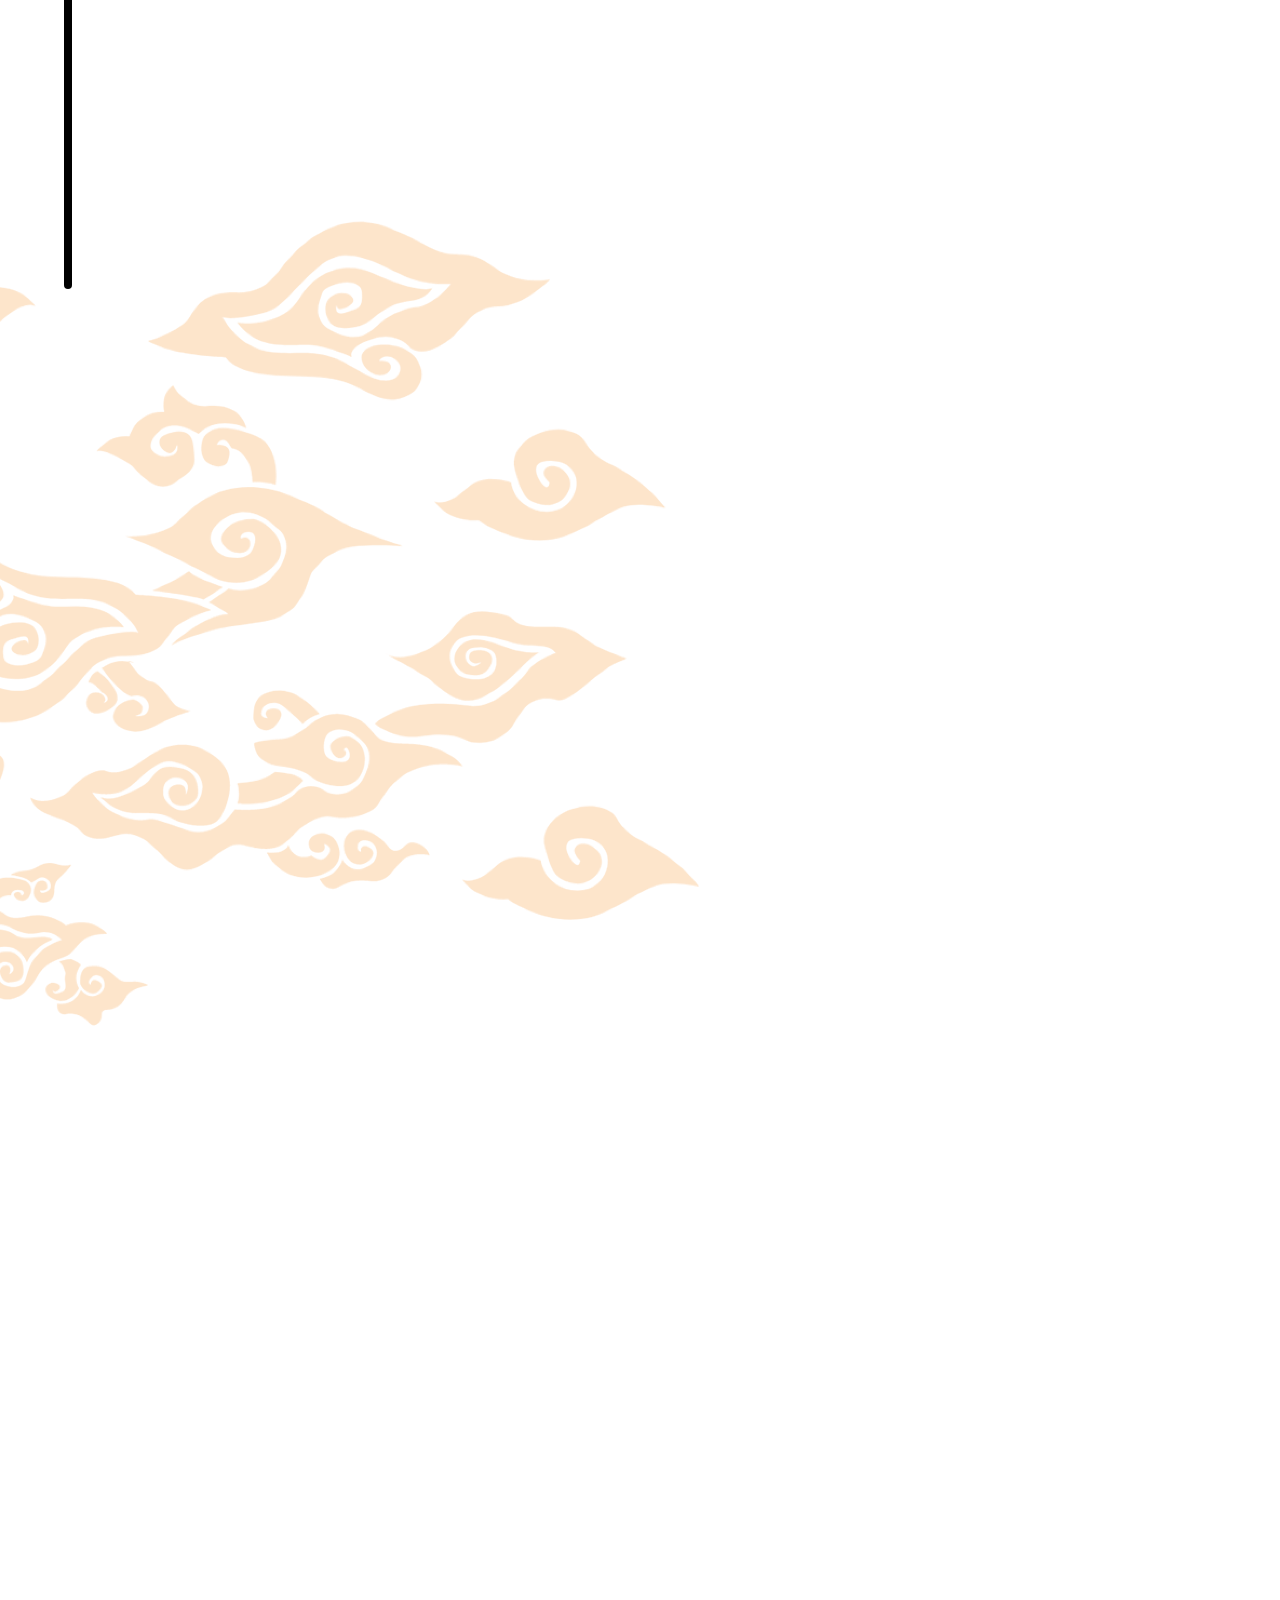
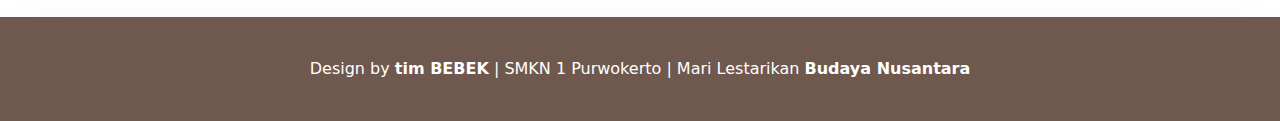
==== commit 3877e483: "Add files via upload" ====
--- a/aksara.html
+++ b/aksara.html
@@ -8,7 +8,9 @@
     <link href="src/output.css" rel="stylesheet">
     <link rel="stylesheet" href="src/animasi.css">
     <link rel="stylesheet" href="src/style.css">
-
+    <!-- animasi scroll -->
+    <link rel="stylesheet" href="https://unpkg.com/aos@next/dist/aos.css" />
+    <!-- icon title -->
     <link rel="icon" href="../asset/icon1.png" media="(prefers-color-scheme: light)">
     <link rel="icon" href="../asset/icon1.png" media="(prefers-color-scheme: dark)">
 </head>
@@ -50,8 +52,8 @@
 
 
     <div class="px-10 lg1:px-20 xl1:px-40 grid lg1:grid-cols-2 mt-16 lg1:mt-44">
-        <img class="lindungi fade-in-left mt-36 lg1:mt-0    " src="asset/aksara/1_0002_3.jpg" alt="">
-        <img class="lindungi fade-in-right" src="asset/aksara/1_0000_1.jpg" alt="">
+        <img data-aos="fade-right" data-aos-offset="500" data-aos-duration="1000" class="lindungi fade-in-left mt-36 lg1:mt-0    " src="asset/aksara/1_0002_3.jpg" alt="">
+        <img data-aos="fade-left" data-aos-offset="500" data-aos-duration="1000" class="lindungi fade-in-right" src="asset/aksara/1_0000_1.jpg" alt="">
     </div>
 
 
@@ -60,13 +62,15 @@
 
     <!-- konten2 -->
     <div class="  md1:px-8 lg1:pl-16 xl1:pl-52 px-10  lg1:px-5 xl1:px-56 py-28 text-base md1:text-2xl lg1:text-3xl">
-        <div class=" text-4xl lg1:text-7xl font-bold caveat fade-in-right text-gradasi1 ">
+        <div data-aos="fade-left" data-aos-offset="500" data-aos-duration="800"
+         class=" text-4xl lg1:text-7xl font-bold caveat fade-in-right text-gradasi1 ">
             Aksara Nusantara
         </div>
         <img class="absolute left-0  lg1:w-[700px] lindungi" src="asset/batik.png" alt="">
         <div class="flex pl-3 lg1:pl-4 xl1:pl-16 mt-11 fade-in-left">
-            <div class="h-[400px] lg1:h-[400px] w-[35px]  mr-6 bg-[#000] rounded-3xl"></div>
-            <div>
+            <div data-aos="fade-left" data-aos-offset="500" data-aos-duration="500"
+            class="h-[400px] lg1:h-[400px] w-[35px]  mr-6 bg-[#000] rounded-3xl"></div>
+            <div data-aos="fade-left" data-aos-offset="500" data-aos-duration="1000">
                 Berdasarkan data yang ditampilkan pada laman situs Laboratorium Kebinekaan Bahasa dan Sastra pada Badan
                 Pengembangan dan Pembinaan Bahasa (BPPB), tercatat <b>ada 718 bahasa daerah di
                     tanah
@@ -102,7 +106,8 @@
         <div class="h-[1500px] lg1:h-[1700px] w-[45px] mr-6 bg-[#000] rounded-3xl fade-in-right"></div>
         <div>
             <!-- 1. jawa -->
-            <div class="pl-0 md1:pl-5  lg1:pl-7 xl1:pl-12 px-10 py-7 text-base md1:text-2xl lg1:text-3xl">
+            <div data-aos="fade-left" data-aos-offset="500" data-aos-duration="800"
+            class="pl-0 md1:pl-5  lg1:pl-7 xl1:pl-12 px-10 py-7 text-base md1:text-2xl lg1:text-3xl">
                 <div class="text-base md1:text-2xl lg1:text-3xl fade-in-left">
                     <div class="text-4xl lg1:text-5xl font-bold caveat mb-5 text-gradasi1">
                         Aksara Jawa
@@ -130,7 +135,8 @@
             </div>
 
             <!-- 2. bali -->
-            <div class="pl-0 md1:pl-5 lg1:pl-7 xl1:pl-12 px-10  py-7 text-base md1:text-2xl lg1:text-3xl">
+            <div data-aos="fade-left" data-aos-offset="500" data-aos-duration="800"
+            class="pl-0 md1:pl-5 lg1:pl-7 xl1:pl-12 px-10  py-7 text-base md1:text-2xl lg1:text-3xl">
                 <div class="text-base md1:text-2xl lg1:text-3xl fade-in-left">
                     <div class="text-4xl lg1:text-5xl font-bold caveat  mb-5 text-gradasi1 ">
                         Aksara Bali
@@ -157,7 +163,8 @@
 
 
             <!-- 3. Batak -->
-            <div class="pl-0 md1:pl-5  lg1:pl-7 xl1:pl-12 px-10  py-7 text-base md1:text-2xl lg1:text-3xl">
+            <div data-aos="fade-left" data-aos-offset="500" data-aos-duration="800"
+            class="pl-0 md1:pl-5  lg1:pl-7 xl1:pl-12 px-10  py-7 text-base md1:text-2xl lg1:text-3xl">
                 <div class="text-base md1:text-2xl lg1:text-3xl fade-in-left">
                     <div class="text-4xl lg1:text-5xl font-bold caveat  mb-5 text-gradasi1">
                         Aksara Batak
@@ -183,12 +190,13 @@
                         tradisional masyarakat Batak.
                     </span>
                 </div>
-                <img class="absolute left-0  lg1:w-[700px] lindungi" src="asset/batik.png" alt="">
-            </div>
+            </div>
+            <img class="absolute left-0  lg1:w-[700px] lindungi" src="asset/batik.png" alt="">
 
 
             <!-- 4. Lampung -->
-            <div class="pl-0 md1:pl-5  lg1:pl-7 xl1:pl-12 px-10  py-7 text-base md1:text-2xl lg1:text-3xl">
+            <div data-aos="fade-left" data-aos-offset="500" data-aos-duration="800"
+            class="pl-0 md1:pl-5  lg1:pl-7 xl1:pl-12 px-10  py-7 text-base md1:text-2xl lg1:text-3xl">
                 <div class="text-base md1:text-2xl lg1:text-3xl fade-in-left">
                     <div class="text-4xl lg1:text-5xl font-bold caveat  mb-5 text-gradasi1">
                         Aksara Lampung
@@ -215,7 +223,8 @@
             </div>
 
             <!-- 5. Lontara -->
-            <div class="pl-0 md1:pl-5  lg1:pl-7 xl1:pl-12 px-10  py-7 text-base md1:text-2xl lg1:text-3xl">
+            <div data-aos="fade-left" data-aos-offset="500" data-aos-duration="800"
+                class="pl-0 md1:pl-5  lg1:pl-7 xl1:pl-12 px-10  py-7 text-base md1:text-2xl lg1:text-3xl">
                 <div class="text-base md1:text-2xl lg1:text-3xl fade-in-left">
                     <div class="text-4xl lg1:text-5xl font-bold caveat mb-5 text-gradasi1">
                         Aksara Lontara
@@ -253,7 +262,11 @@
         Design by <b>tim BEBEK</b> | SMKN 1 Purwokerto | Mari Lestarikan <b>Budaya Nusantara</b>
     </footer>
 
+    <script src="script.js"></script>
+    <script src="https://unpkg.com/aos@next/dist/aos.js"></script>
+    <script>
+        AOS.init();
+    </script>
 </body>
-<script src="script.js"></script>
 
 </html>--- a/src/output.css
+++ b/src/output.css
@@ -554,16 +554,24 @@
   bottom: 0px;
 }
 
-.bottom-\[44rem\] {
-  bottom: 44rem;
+.bottom-\[30rem\] {
+  bottom: 30rem;
+}
+
+.bottom-\[40rem\] {
+  bottom: 40rem;
 }
 
 .left-0 {
   left: 0px;
 }
 
-.left-\[84rem\] {
-  left: 84rem;
+.left-\[43rem\] {
+  left: 43rem;
+}
+
+.left-\[73rem\] {
+  left: 73rem;
 }
 
 .right-0 {
@@ -600,6 +608,10 @@
 
 .z-50 {
   z-index: 50;
+}
+
+.z-10 {
+  z-index: 10;
 }
 
 .m-0 {
@@ -752,6 +764,10 @@
   display: none;
 }
 
+.h-\[100\%\] {
+  height: 100%;
+}
+
 .h-\[10px\] {
   height: 10px;
 }
@@ -768,10 +784,6 @@
   height: 20px;
 }
 
-.h-\[300px\] {
-  height: 300px;
-}
-
 .h-\[35\%\] {
   height: 35%;
 }
@@ -814,6 +826,10 @@
 
 .w-\[200px\] {
   width: 200px;
+}
+
+.w-\[250px\] {
+  width: 250px;
 }
 
 .w-\[300px\] {
@@ -934,6 +950,10 @@
   background-color: rgb(255 255 255 / var(--tw-bg-opacity));
 }
 
+.bg-\[url\(\.\.\/asset\/asap\.png\)\] {
+  background-image: url(../asset/asap.png);
+}
+
 .bg-\[url\(\.\.\/asset\/bg1\.png\)\] {
   background-image: url(../asset/bg1.png);
 }
@@ -956,42 +976,6 @@
 
 .bg-gradient-to-r {
   background-image: linear-gradient(to right, var(--tw-gradient-stops));
-}
-
-.bg-\[url\(\.\.\/asset\/\.png\)\] {
-  background-image: url(../asset/.png);
-}
-
-.bg-\[url\(\.\.\/asset\/\)\] {
-  background-image: url(../asset/);
-}
-
-.bg-\[url\(\.\.\/asset\/de\.png\)\] {
-  background-image: url(../asset/de.png);
-}
-
-.bg-\[url\(\.\.\/asset\/as\)\] {
-  background-image: url(../asset/as);
-}
-
-.bg-\[url\(\.\.\/asset\/asap\)\] {
-  background-image: url(../asset/asap);
-}
-
-.bg-\[url\(\.\.\/asset\/asap\.png\)\] {
-  background-image: url(../asset/asap.png);
-}
-
-.bg-\[url\(\.\.\/asset\/asap\.gif\)\] {
-  background-image: url(../asset/asap.gif);
-}
-
-.bg-\[url\(\.\.\/asset\/asap2\.gif\)\] {
-  background-image: url(../asset/asap2.gif);
-}
-
-.bg-\[url\(\.\.\/asset\/depan\.png\)\] {
-  background-image: url(../asset/depan.png);
 }
 
 .from-\[\#d7c471\] {
@@ -1188,6 +1172,11 @@
 .text-xl {
   font-size: 1.25rem;
   line-height: 1.75rem;
+}
+
+.text-5xl {
+  font-size: 3rem;
+  line-height: 1;
 }
 
 .font-bold {
@@ -1441,8 +1430,8 @@
   content: "";
   position: absolute;
   z-index: -1;
-  left: 51%;
-  right: 51%;
+  left: 50%;
+  right: 50%;
   bottom: 0;
   background: #eb8f16;
   height: 4px;
@@ -1507,6 +1496,12 @@
   transition-duration: 200ms;
 }
 
+@media (min-width: 400px) {
+  .sm1\:h-\[200px\] {
+    height: 200px;
+  }
+}
+
 @media (min-width: 620px) {
   .md1\:ml-3 {
     margin-left: 0.75rem;
@@ -1624,6 +1619,10 @@
     margin-top: 3rem;
   }
 
+  .lg1\:mt-16 {
+    margin-top: 4rem;
+  }
+
   .lg1\:mt-20 {
     margin-top: 5rem;
   }
@@ -1660,14 +1659,14 @@
     height: 1700px;
   }
 
-  .lg1\:h-\[30px\] {
-    height: 30px;
-  }
-
   .lg1\:h-\[350px\] {
     height: 350px;
   }
 
+  .lg1\:h-\[35px\] {
+    height: 35px;
+  }
+
   .lg1\:h-\[400px\] {
     height: 400px;
   }
@@ -1686,14 +1685,6 @@
 
   .lg1\:h-\[80px\] {
     height: 80px;
-  }
-
-  .lg1\:h-\[40px\] {
-    height: 40px;
-  }
-
-  .lg1\:h-\[35px\] {
-    height: 35px;
   }
 
   .lg1\:w-\[400px\] {
@@ -1868,12 +1859,12 @@
     height: 90px;
   }
 
+  .xl1\:w-\[600px\] {
+    width: 600px;
+  }
+
   .xl1\:w-\[700px\] {
     width: 700px;
-  }
-
-  .xl1\:w-\[800px\] {
-    width: 800px;
   }
 
   .xl1\:px-24 {
--- a/src/animasi.css
+++ b/src/animasi.css
@@ -74,118 +74,6 @@
 }
 
 
-/* ========================================================================= */
-/* ========================================================================= */
-/* ========================================================================= */
-/* animasi halaman budaya */
-.fade-in-right {
-    -webkit-animation: fade-in-right 0.6s cubic-bezier(0.390, 0.575, 0.565, 1.000) both;
-    animation: fade-in-right 0.6s cubic-bezier(0.390, 0.575, 0.565, 1.000) both;
-    animation-duration: 2000ms;
-}
-
-@-webkit-keyframes fade-in-right {
-    0% {
-        -webkit-transform: translateX(50px);
-        transform: translateX(50px);
-        opacity: 0;
-    }
-
-    100% {
-        -webkit-transform: translateX(0);
-        transform: translateX(0);
-        opacity: 1;
-    }
-}
-
-@keyframes fade-in-right {
-    0% {
-        -webkit-transform: translateX(50px);
-        transform: translateX(50px);
-        opacity: 0;
-    }
-
-    100% {
-        -webkit-transform: translateX(0);
-        transform: translateX(0);
-        opacity: 1;
-    }
-}
-
-/* ========================================================================= */
-/* ========================================================================= */
-/* ========================================================================= */
-.fade-in-left {
-    -webkit-animation: fade-in-left 0.6s cubic-bezier(0.390, 0.575, 0.565, 1.000) both;
-    animation: fade-in-left 0.6s cubic-bezier(0.390, 0.575, 0.565, 1.000) both;
-    animation-duration: 2000ms;
-}
-
-@-webkit-keyframes fade-in-left {
-    0% {
-        -webkit-transform: translateX(-50px);
-        transform: translateX(-50px);
-        opacity: 0;
-    }
-
-    100% {
-        -webkit-transform: translateX(0);
-        transform: translateX(0);
-        opacity: 1;
-    }
-}
-
-@keyframes fade-in-left {
-    0% {
-        -webkit-transform: translateX(-50px);
-        transform: translateX(-50px);
-        opacity: 0;
-    }
-
-    100% {
-        -webkit-transform: translateX(0);
-        transform: translateX(0);
-        opacity: 1;
-    }
-}
-
-
-/* ========================================================================= */
-/* ========================================================================= */
-/* ========================================================================= */
-/* slide dari bawah ke atas */
-.slide-in-bottom {
-    -webkit-animation: slide-in-bottom 0.5s cubic-bezier(0.250, 0.460, 0.450, 0.940) both;
-    animation: slide-in-bottom 0.5s cubic-bezier(0.250, 0.460, 0.450, 0.940) both;
-}
-
-@-webkit-keyframes slide-in-bottom {
-    0% {
-        -webkit-transform: translateY(1000px);
-        transform: translateY(1000px);
-        opacity: 0;
-    }
-
-    100% {
-        -webkit-transform: translateY(0);
-        transform: translateY(0);
-        opacity: 1;
-    }
-}
-
-@keyframes slide-in-bottom {
-    0% {
-        -webkit-transform: translateY(1000px);
-        transform: translateY(1000px);
-        opacity: 0;
-    }
-
-    100% {
-        -webkit-transform: translateY(0);
-        transform: translateY(0);
-        opacity: 1;
-    }
-}
 
 
 /* ========================================================================= */
